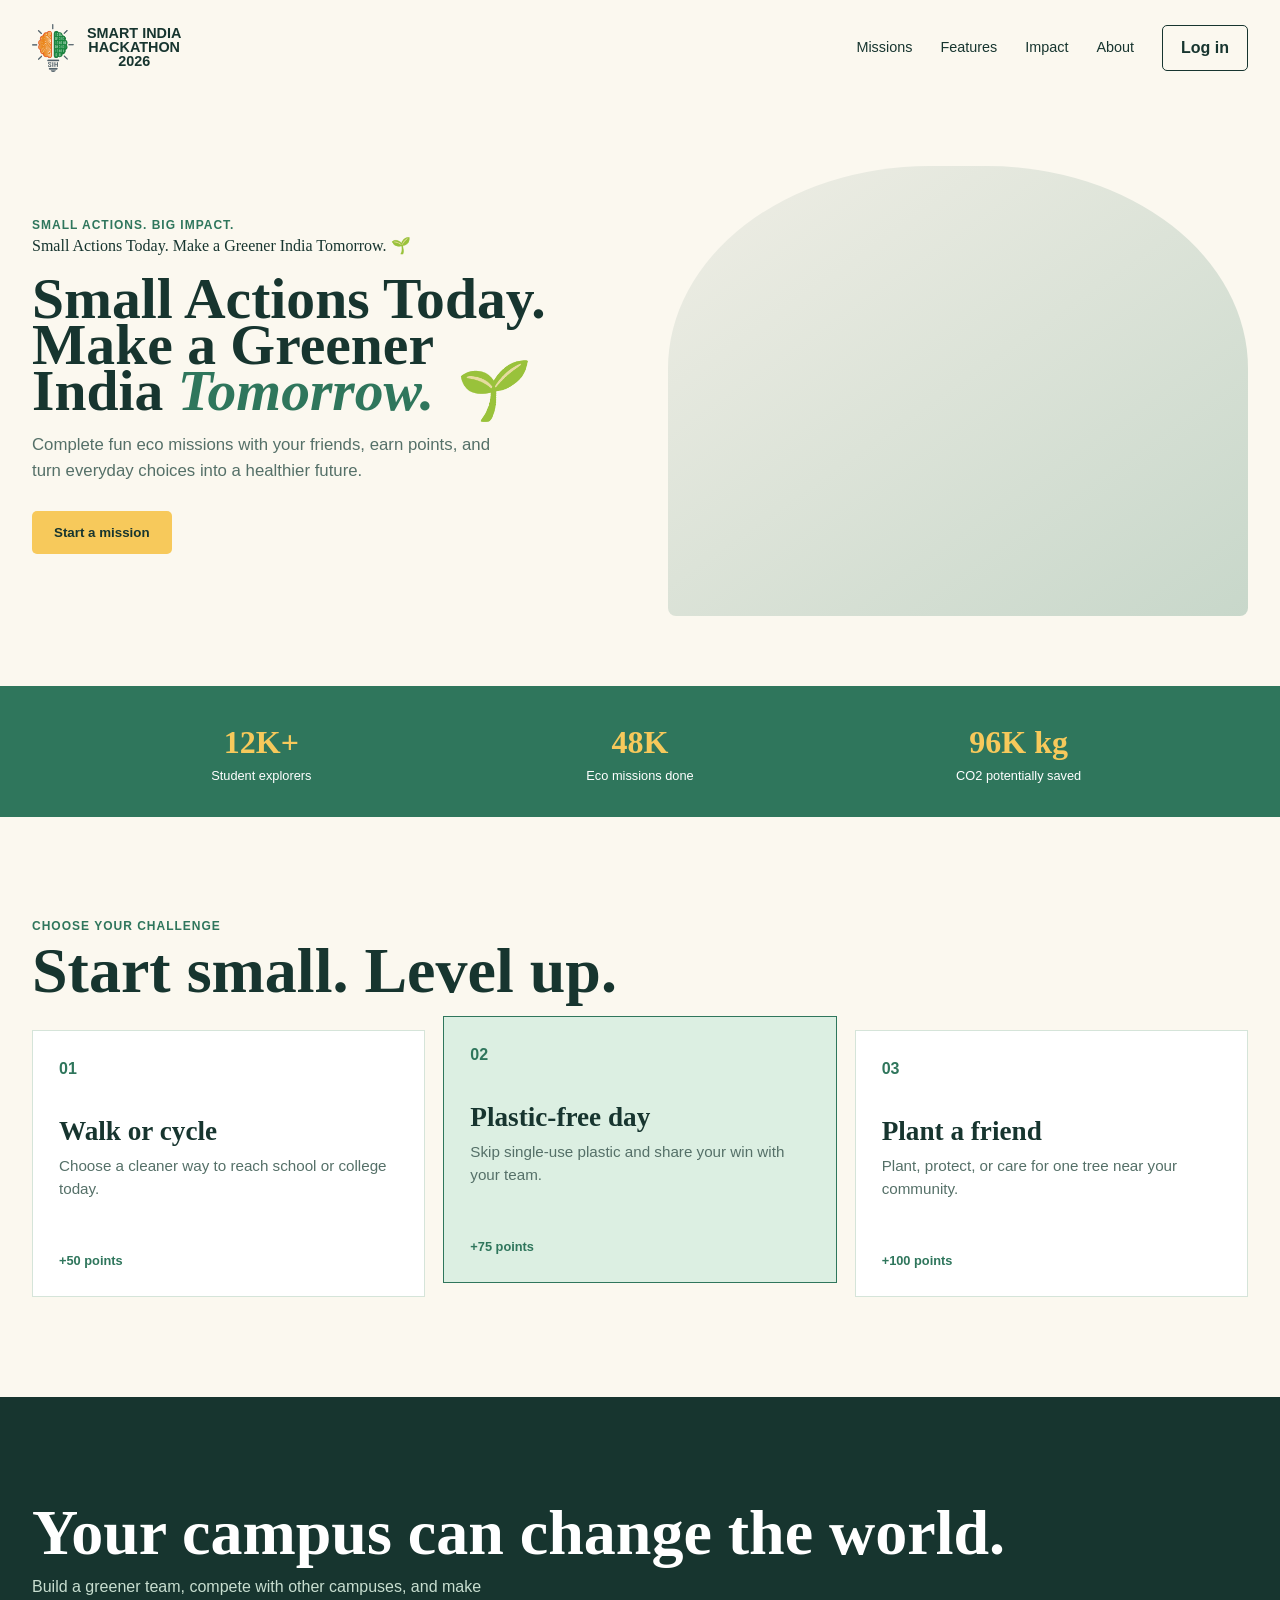
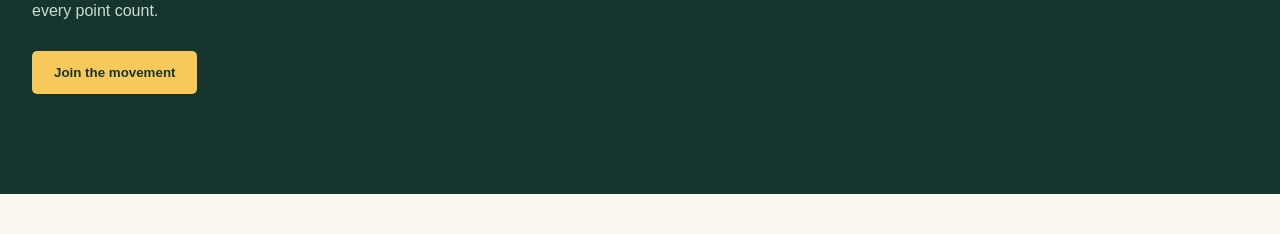
==== Frontend/index.html @ 6b493f81 "Add frontend almost" ====
<!DOCTYPE html>
<html lang="en">
<head>
  <meta charset="UTF-8" />
  <meta name="viewport" content="width=device-width, initial-scale=1.0" />
  <title>Smart India Hackathon - Save Earth</title>
  <link rel="stylesheet" href="style.css" />
</head>
<body>
  <!-- Header: website name aur simple navigation yahan hai. -->
  <header class="header">
    <a class="logo" href="#home"><img src="sih-logo.png" alt="SIH logo" /><span class="logo-name">SMART INDIA<br />HACKATHON<br />2026</span></a>
    <nav class="nav" aria-label="Main navigation">
      <a href="missions.html">Missions</a>
      <a href="features.html">Features</a>
      <a href="#impact">Impact</a>
      <a href="#about">About</a>
    </nav>
    <!-- Login link: student ko login page par le jaata hai. -->
    <a class="login-button" href="login.html">Log in</a>
  </header>

  <main>
    <!-- Hero: student ko website ka main idea aur action dikhata hai. -->
    <section class="hero" id="home">
      <div class="hero-content">
        <p class="eyebrow">Small actions. Big impact.</p>
        Small Actions Today. Make a Greener India Tomorrow. 🌱
        <h1>Small Actions Today. <br>Make a Greener India <span>Tomorrow. 🌱</span></h1>
        <p class="hero-text">Complete fun eco missions with your friends, earn points, and turn everyday choices into a healthier future.</p>
        <button class="primary-button" id="missionButton" type="button">Start a mission</button>
        <p class="message" id="message" aria-live="polite"></p>
      </div>
      <div class="hero-image" role="img" aria-label="Students planting a tree"></div>
    </section>

    <!-- Stats: platform ka quick impact overview. -->
    <section class="stats" id="impact" aria-label="Smart India Hackathon impact">
      <div><strong>12K+</strong><span>Student explorers</span></div>
      <div><strong>48K</strong><span>Eco missions done</span></div>
      <div><strong>96K kg</strong><span>CO2 potentially saved</span></div>
    </section>

    <!-- Missions: students ke liye teen easy starting challenges. -->
    <section class="missions" id="missions">
      <div class="section-heading">
        <p class="eyebrow">Choose your challenge</p>
        <h2>Start small. Level up.</h2>
      </div>
      <div class="mission-grid">
        <article class="mission-card">
          <div class="mission-icon">01</div>
          <h3>Walk or cycle</h3>
          <p>Choose a cleaner way to reach school or college today.</p>
          <span>+50 points</span>
        </article>
        <article class="mission-card featured-card">
          <div class="mission-icon">02</div>
          <h3>Plastic-free day</h3>
          <p>Skip single-use plastic and share your win with your team.</p>
          <span>+75 points</span>
        </article>
        <article class="mission-card">
          <div class="mission-icon">03</div>
          <h3>Plant a friend</h3>
          <p>Plant, protect, or care for one tree near your community.</p>
          <span>+100 points</span>
        </article>
      </div>
    </section>

    <!-- Closing section: user ko app join karne ke liye final prompt. -->
    <section class="closing" id="about">
      <h2>Your campus can change the world.</h2>
      <p>Build a greener team, compete with other campuses, and make every point count.</p>
      <button class="secondary-button" type="button" onclick="document.getElementById('missionButton').click()">Join the movement</button>
    </section>
  </main>

  <!-- JavaScript file button interaction ko control karegi. -->
  <script src="script.js"></script>
</body>
</html>
---- Frontend/style.css ----
/* Basic reset: browser ki default spacing ko simple banata hai. */
* {
  box-sizing: border-box;
  margin: 0;
  padding: 0;
}

/* Main colors: in values ko change karke poori website ka color badal sakte hain. */
:root {
  --ink: #17352f;
  --green: #2f765c;
  --mint: #dcefe2;
  --yellow: #f7c95b;
  --cream: #fbf8ef;
  --white: #ffffff;
}

body {
  background: var(--cream);
  color: var(--ink);
  font-family: Georgia, 'Times New Roman', serif;
  line-height: 1.5;
}

.header {
  align-items: center;
  display: flex;
  justify-content: space-between;
  margin: auto;
  /* Wide screen par content ko dono sides ke paas laata hai. */
  max-width: 1400px;
  padding: 24px 32px;
}

.logo {
  align-items: center;
  color: var(--ink);
  display: flex;
  font-size: 1.35rem;
  font-weight: bold;
  gap: 10px;
  text-decoration: none;
}

.logo img {
  height: 48px;
  object-fit: contain;
  width: 45px;
}

.logo-name {
  font-family: Arial, sans-serif;
  font-size: 0.9rem;
  font-weight: bold;
  line-height: 0.95;
  white-space: nowrap;
  text-align: center;
  display: inline-block;
}

.nav {
  display: flex;
  gap: 28px;
  margin-left: auto;
  margin-right: 28px;
}

.nav a {
  color: var(--ink);
  font-family: Arial, sans-serif;
  font-size: 0.9rem;
  text-decoration: none;
}

.login-button,
.secondary-button,
.primary-button {
  border: 0;
  border-radius: 5px;
  cursor: pointer;
  font-family: Arial, sans-serif;
  font-weight: bold;
}

.login-button {
  background: transparent;
  border: 1px solid var(--ink);
  color: var(--ink);
  display: inline-block;
  padding: 10px 18px;
  text-decoration: none;
}

.hero {
  align-items: center;
  display: grid;
  gap: 56px;
  grid-template-columns: 1fr 1fr;
  margin: auto;
  max-width: 1400px;
  min-height: 570px;
  padding: 70px 32px;
}

.hero-content {
  max-width: 530px;
}

.eyebrow {
  color: var(--green);
  font-family: Arial, sans-serif;
  font-size: 0.75rem;
  font-weight: bold;
  letter-spacing: 1px;
  text-transform: uppercase;
}

h1,
h2,
h3 {
  line-height: .8;
}

h1 {
  font-size: clamp(2rem, 4.5vw, 5.7rem);
  margin: 18px 0;
}

h1 span {
  color: var(--green);
  font-style: italic;
}

.hero-text,
.closing p,
.mission-card p {
  color: #557068;
  font-family: Arial, sans-serif;
}

.hero-text {
  font-size: 1.05rem;
  max-width: 460px;
}

.primary-button,
.secondary-button {
  background: var(--yellow);
  color: var(--ink);
  margin-top: 28px;
  padding: 14px 22px;
}

.primary-button:hover,
.secondary-button:hover {
  background: #edb83f;
}

.message {
  color: var(--green);
  font-family: Arial, sans-serif;
  font-size: 0.9rem;
  margin-top: 12px;
}

.hero-image {
  background: linear-gradient(145deg, rgba(23, 53, 47, 0.05), rgba(47, 118, 92, 0.25)), url('https://images.unsplash.com/photo-1542601906990-b4d3fb778b09?auto=format&fit=crop&w=900&q=80') center/cover;
  border-radius: 45% 45% 8px 8px;
  min-height: 450px;
}

.stats {
  background: var(--green);
  color: var(--white);
  display: grid;
  gap: 20px;
  grid-template-columns: repeat(3, 1fr);
  padding: 32px max(32px, calc((100% - 1116px) / 2));
  text-align: center;
}

.stats strong,
.stats span {
  display: block;
}

.stats strong {
  color: var(--yellow);
  font-size: 2rem;
}

.stats span {
  font-family: Arial, sans-serif;
  font-size: 0.8rem;
}

.missions,
.closing {
  margin: auto;
  max-width: 1400px;
  padding: 100px 32px;
}

.section-heading {
  margin-bottom: 34px;
}

h2 {
  font-size: clamp(2.2rem, 5vw, 4rem);
  margin-top: 10px;
}

.mission-grid {
  display: grid;
  gap: 18px;
  grid-template-columns: repeat(3, 1fr);
}

.mission-card {
  background: var(--white);
  border: 1px solid #d5e4d9;
  padding: 26px;
}

.featured-card {
  background: var(--mint);
  border-color: var(--green);
  transform: translateY(-14px);
}

.mission-icon {
  color: var(--green);
  font-family: Arial, sans-serif;
  font-weight: bold;
}

.mission-card h3 {
  font-size: 1.7rem;
  margin: 40px 0 12px;
}

.mission-card p {
  font-size: 0.95rem;
  min-height: 72px;
}

.mission-card span {
  color: var(--green);
  display: block;
  font-family: Arial, sans-serif;
  font-size: 0.8rem;
  font-weight: bold;
  margin-top: 24px;
}

.closing {
  background: var(--ink);
  color: var(--white);
  margin-bottom: 40px;
  max-width: 1400px;
}

.closing p {
  color: #c8ded0;
  margin-top: 16px;
  max-width: 450px;
}

/* Auth pages: login aur signup form ko center me simple rakhta hai. */
.auth-page {
  min-height: 100vh;
}

.auth-main {
  align-items: center;
  display: flex;
  justify-content: center;
  min-height: calc(100vh - 90px);
  padding: 40px 20px;
}

.auth-card {
  background: var(--white);
  border: 1px solid #d5e4d9;
  max-width: 430px;
  padding: 42px;
  width: 100%;
}

.auth-card h1 {
  font-size: 3rem;
  margin: 12px 0;
}

.auth-subtitle {
  color: #557068;
  font-family: Arial, sans-serif;
  margin-bottom: 28px;
}

.auth-form label {
  display: block;
  font-family: Arial, sans-serif;
  font-size: 0.85rem;
  font-weight: bold;
  margin-bottom: 7px;
}

.auth-form input,
.auth-form select {
  border: 1px solid #b9cec0;
  border-radius: 3px;
  font: 1rem Arial, sans-serif;
  margin-bottom: 18px;
  padding: 13px;
  width: 100%;
}

.auth-form input:focus,
.auth-form select:focus {
  border-color: var(--green);
  outline: 2px solid var(--mint);
}

.auth-form .primary-button {
  margin-top: 6px;
  width: 100%;
}

.auth-switch {
  color: #557068;
  font-family: Arial, sans-serif;
  font-size: 0.9rem;
  margin-top: 22px;
  text-align: center;
}

.auth-switch a {
  color: var(--green);
  font-weight: bold;
}

.auth-message {
  color: var(--green);
  font-family: Arial, sans-serif;
  font-size: 0.85rem;
  margin-top: 12px;
  text-align: center;
}

/* Dashboard layout: student ki progress ko clear sections me arrange karta hai. */
.dashboard-page {
  background: #f3f5ed;
}

.dashboard-header {
  border-bottom: 1px solid #d5e4d9;
}

.dashboard-main {
  margin: auto;
  max-width: 1400px;
  padding: 55px 32px 90px;
}

.dashboard-welcome {
  align-items: end;
  display: flex;
  gap: 30px;
  justify-content: space-between;
  margin-bottom: 28px;
}

.dashboard-welcome h1 {
  font-size: clamp(2.5rem, 5vw, 4.5rem);
  margin: 12px 0;
}

.dashboard-muted,
.level-box,
.dashboard-stat,
.active-mission p,
.badge p {
  color: #557068;
  font-family: Arial, sans-serif;
}

.level-box {
  background: var(--mint);
  border-left: 4px solid var(--green);
  max-width: 310px;
  padding: 18px 20px;
  width: 100%;
}

.level-box span,
.level-box strong,
.level-box small {
  display: block;
}

.level-box strong {
  color: var(--ink);
  font-family: Georgia, 'Times New Roman', serif;
  font-size: 1.4rem;
  margin: 4px 0 12px;
}

.progress-bar {
  background: var(--white);
  height: 8px;
  margin-bottom: 8px;
}

.progress-bar span {
  background: var(--green);
  height: 100%;
  width: 65%;
}

.dashboard-stats {
  display: grid;
  gap: 18px;
  grid-template-columns: repeat(3, 1fr);
  margin-bottom: 58px;
}

.dashboard-stat,
.dashboard-section,
.badge {
  background: var(--white);
  border: 1px solid #d5e4d9;
  padding: 24px;
}

.dashboard-stat span,
.dashboard-stat strong,
.dashboard-stat small {
  display: block;
}

.dashboard-stat strong {
  color: var(--green);
  font-family: Georgia, 'Times New Roman', serif;
  font-size: 2.7rem;
  margin: 8px 0;
}

.dashboard-grid {
  display: grid;
  gap: 22px;
  grid-template-columns: 1.4fr 1fr;
}

.dashboard-section-heading {
  align-items: end;
  display: flex;
  justify-content: space-between;
  margin-bottom: 24px;
}

.dashboard-section-heading h2 {
  font-size: 2.2rem;
}

.dashboard-section-heading a {
  color: var(--green);
  font-family: Arial, sans-serif;
  font-size: 0.85rem;
  font-weight: bold;
}

.active-mission {
  align-items: center;
  border-top: 1px solid #d5e4d9;
  display: grid;
  gap: 18px;
  grid-template-columns: 42px 1fr auto;
  padding: 20px 0;
}

.mission-number {
  color: var(--green);
  font-family: Arial, sans-serif;
  font-weight: bold;
}

.active-mission h3 {
  font-size: 1.35rem;
}

.active-mission p {
  font-size: 0.9rem;
  margin-top: 5px;
}

.mission-action {
  background: var(--yellow);
  border: 0;
  border-radius: 4px;
  color: var(--ink);
  cursor: pointer;
  font-family: Arial, sans-serif;
  font-weight: bold;
  padding: 10px 16px;
}

.dashboard-message {
  color: var(--green);
  font-family: Arial, sans-serif;
  font-size: 0.9rem;
}

.leaderboard {
  list-style: none;
}

.leaderboard li {
  border-top: 1px solid #d5e4d9;
  display: flex;
  font-family: Arial, sans-serif;
  justify-content: space-between;
  padding: 17px 0;
}

.your-rank {
  background: var(--mint);
  padding-left: 10px !important;
  padding-right: 10px !important;
}

.badges-section {
  margin-top: 58px;
}

.badges {
  display: grid;
  gap: 18px;
  grid-template-columns: repeat(3, 1fr);
}

.badge div {
  color: var(--green);
  font-size: 2rem;
}

.badge h3 {
  font-size: 1.4rem;
  margin: 12px 0 6px;
}

.badge p {
  font-size: 0.85rem;
}

.badge-locked {
  background: transparent;
  opacity: 0.6;
}

/* Leaderboard page: ranking ko podium aur readable list me show karta hai. */
.leaderboard-main {
  margin: auto;
  max-width: 1100px;
  padding: 65px 32px 90px;
}

.leaderboard-intro {
  align-items: end;
  display: flex;
  gap: 30px;
  justify-content: space-between;
}

.leaderboard-intro h1 {
  font-size: clamp(3rem, 7vw, 5.5rem);
  margin: 12px 0;
}

.leaderboard-intro > div:first-child > p:last-child {
  color: #557068;
  font-family: Arial, sans-serif;
  max-width: 500px;
}

.competition-box {
  background: var(--ink);
  color: var(--white);
  max-width: 280px;
  padding: 22px;
  width: 100%;
}

.competition-box span,
.competition-box strong,
.competition-box small {
  display: block;
}

.competition-box span,
.competition-box small {
  color: #c8ded0;
  font-family: Arial, sans-serif;
  font-size: 0.8rem;
}

.competition-box strong {
  font-size: 1.35rem;
  margin: 8px 0;
}

.leaderboard-filters {
  border-bottom: 1px solid #d5e4d9;
  display: flex;
  gap: 24px;
  margin-top: 55px;
}

.filter-button {
  background: transparent;
  border: 0;
  border-bottom: 3px solid transparent;
  color: #557068;
  cursor: pointer;
  font-family: Arial, sans-serif;
  font-weight: bold;
  padding: 12px 4px;
}

.active-filter {
  border-bottom-color: var(--green);
  color: var(--green);
}

.podium {
  align-items: end;
  display: grid;
  gap: 18px;
  grid-template-columns: repeat(3, 1fr);
  margin: 45px 0 70px;
}

.podium-card {
  background: var(--white);
  border: 1px solid #d5e4d9;
  padding: 28px 20px;
  text-align: center;
}

.first-place {
  background: var(--mint);
  border-color: var(--green);
  padding-bottom: 44px;
  padding-top: 42px;
}

.podium-rank {
  color: var(--green);
  font-family: Arial, sans-serif;
  font-weight: bold;
}

.avatar {
  align-items: center;
  background: var(--green);
  border-radius: 50%;
  color: var(--white);
  display: flex;
  font-family: Arial, sans-serif;
  font-weight: bold;
  height: 64px;
  justify-content: center;
  margin: 16px auto;
  width: 64px;
}

.first-place .avatar {
  background: var(--yellow);
  color: var(--ink);
  height: 76px;
  width: 76px;
}

.podium-card h2 {
  font-size: 1.45rem;
}

.podium-card p {
  color: #557068;
  font-family: Arial, sans-serif;
  font-size: 0.85rem;
  margin: 7px 0 18px;
}

.podium-card strong {
  color: var(--green);
  font-family: Arial, sans-serif;
}

.ranking-section {
  background: var(--white);
  border: 1px solid #d5e4d9;
  padding: 28px;
}

.participant-count {
  color: #557068;
  font-family: Arial, sans-serif;
  font-size: 0.85rem;
}

.ranking-list {
  font-family: Arial, sans-serif;
}

.ranking-row {
  border-top: 1px solid #d5e4d9;
  display: flex;
  justify-content: space-between;
  padding: 17px 10px;
}

.ranking-heading {
  color: #557068;
  font-size: 0.8rem;
  font-weight: bold;
  text-transform: uppercase;
}

.ranking-row b {
  color: var(--green);
  display: inline-block;
  margin-right: 22px;
  width: 20px;
}

.ranking-row small {
  background: var(--yellow);
  border-radius: 3px;
  font-size: 0.7rem;
  margin-left: 8px;
  padding: 4px 7px;
}

.your-ranking {
  background: var(--mint);
}

/* Missions page: cards ko reward aur difficulty ke saath clearly show karta hai. */
.missions-main {
  margin: auto;
  max-width: 1100px;
  padding: 65px 32px 90px;
}

.missions-intro h1 {
  font-size: clamp(3rem, 7vw, 5.5rem);
  margin: 12px 0;
}

.missions-intro > p:last-child {
  color: #557068;
  font-family: Arial, sans-serif;
  max-width: 500px;
}

.features-main {
  margin: auto;
  max-width: 1100px;
  padding: 65px 32px 90px;
}

.features-intro h1 {
  font-size: clamp(3rem, 7vw, 5.5rem);
  margin: 12px 0;
}

.features-intro > p:last-child {
  color: #557068;
  font-family: Arial, sans-serif;
  max-width: 540px;
}

.feature-grid {
  display: grid;
  gap: 18px;
  grid-template-columns: repeat(3, 1fr);
  margin-top: 55px;
}

.feature-card {
  background: var(--white);
  border: 1px solid #d5e4d9;
  padding: 26px;
}

.feature-card:nth-child(2),
.feature-card:nth-child(5) {
  background: var(--mint);
  border-color: var(--green);
}

.feature-number {
  color: var(--green);
  font: bold 0.85rem Arial, sans-serif;
  letter-spacing: 1px;
}

.feature-card h2 {
  font-size: 1.7rem;
  margin: 35px 0 12px;
}

.feature-card p {
  color: #557068;
  font-family: Arial, sans-serif;
  font-size: 0.95rem;
}

.mission-page-grid {
  display: grid;
  gap: 18px;
  grid-template-columns: repeat(3, 1fr);
  margin-top: 55px;
}

.mission-page-card {
  background: var(--white);
  border: 1px solid #d5e4d9;
  padding: 26px;
}

.featured-mission-page-card {
  background: var(--mint);
  border-color: var(--green);
  transform: translateY(-14px);
}

/* Quiz page: setup, question aur result states ko consistent rakhta hai. */
.quiz-main {
  margin: auto;
  max-width: 900px;
  padding: 65px 32px 90px;
}

.quiz-intro h1 {
  font-size: clamp(3rem, 7vw, 5.5rem);
  margin: 12px 0;
}

.quiz-intro > p:last-child {
  color: #557068;
  font-family: Arial, sans-serif;
  max-width: 500px;
}

.quiz-setup,
.quiz-panel,
.quiz-result {
  background: var(--white);
  border: 1px solid #d5e4d9;
  margin-top: 55px;
  padding: 30px;
}

.quiz-setup h2,
.quiz-panel h2,
.quiz-result h2 {
  font-size: 2.3rem;
  margin-top: 9px;
}

.quiz-form {
  display: grid;
  gap: 8px;
  grid-template-columns: 1fr 1fr auto;
  margin-top: 28px;
}

.quiz-form label {
  font: bold 0.85rem Arial, sans-serif;
}

.quiz-form select {
  border: 1px solid #b9cec0;
  border-radius: 3px;
  font: 1rem Arial, sans-serif;
  padding: 12px;
}

.quiz-form .primary-button {
  margin-top: 23px;
  white-space: nowrap;
}

.quiz-panel-heading {
  align-items: end;
  display: flex;
  justify-content: space-between;
}

.quiz-progress {
  color: var(--green);
  font: bold 0.85rem Arial, sans-serif;
}

.quiz-panel .progress-bar {
  margin: 24px 0 30px;
}

.quiz-question {
  font-size: 1.35rem;
  font-weight: bold;
}

.quiz-options {
  display: grid;
  gap: 10px;
  margin-top: 24px;
}

.quiz-option {
  background: var(--cream);
  border: 1px solid #b9cec0;
  border-radius: 3px;
  color: var(--ink);
  cursor: pointer;
  font: 1rem Arial, sans-serif;
  padding: 14px 16px;
  text-align: left;
}

.quiz-option:hover:not(:disabled) {
  border-color: var(--green);
}

.quiz-option:disabled {
  cursor: default;
}

.quiz-option.correct-answer {
  background: var(--mint);
  border-color: var(--green);
}

.quiz-option.wrong-answer {
  background: #f6d5cf;
  border-color: #93453a;
}

.quiz-feedback {
  color: var(--green);
  font: 0.9rem Arial, sans-serif;
  margin-top: 18px;
}

.quiz-result {
  background: var(--mint);
  border-color: var(--green);
}

.mission-card-top {
  align-items: center;
  display: flex;
  justify-content: space-between;
}

.difficulty {
  border-radius: 3px;
  font-family: Arial, sans-serif;
  font-size: 0.7rem;
  font-weight: bold;
  padding: 5px 8px;
}

.easy {
  background: #dcefe2;
  color: var(--green);
}

.medium {
  background: #fff0c5;
  color: #87631b;
}

.hard {
  background: #f6d5cf;
  color: #93453a;
}

.mission-page-card h2 {
  font-size: 2rem;
  margin: 50px 0 12px;
}

.mission-page-card p {
  color: #557068;
  font-family: Arial, sans-serif;
  font-size: 0.9rem;
  min-height: 84px;
}

.mission-reward {
  align-items: baseline;
  border-top: 1px solid #d5e4d9;
  display: flex;
  gap: 7px;
  margin-top: 24px;
  padding-top: 18px;
}

.mission-reward strong {
  color: var(--green);
  font-family: Georgia, 'Times New Roman', serif;
  font-size: 2rem;
}

.mission-reward span {
  color: #557068;
  font-family: Arial, sans-serif;
  font-size: 0.8rem;
}

.mission-complete-button {
  background: var(--yellow);
  border: 0;
  border-radius: 4px;
  color: var(--ink);
  cursor: pointer;
  font-family: Arial, sans-serif;
  font-weight: bold;
  margin-top: 18px;
  padding: 13px 16px;
  width: 100%;
}

.mission-complete-button:disabled {
  background: #c9d8ce;
  cursor: default;
}

.mission-page-message {
  color: var(--green);
  font-family: Arial, sans-serif;
  margin-top: 22px;
  text-align: center;
}

/* Profile page: identity, editable details aur progress ko do columns me rakhta hai. */
.profile-main {
  margin: auto;
  max-width: 1100px;
  padding: 65px 32px 90px;
}

.profile-hero {
  align-items: center;
  display: flex;
  gap: 22px;
  margin-bottom: 45px;
}

.profile-avatar {
  align-items: center;
  background: var(--yellow);
  border-radius: 50%;
  color: var(--ink);
  display: flex;
  font-family: Arial, sans-serif;
  font-size: 1.3rem;
  font-weight: bold;
  height: 92px;
  justify-content: center;
  width: 92px;
}

.profile-hero h1 {
  font-size: clamp(2.8rem, 6vw, 4.5rem);
  margin: 8px 0;
}

.profile-muted,
.profile-small-text {
  color: #557068;
  font-family: Arial, sans-serif;
}

.profile-score {
  margin-left: auto;
  text-align: right;
}

.profile-score strong {
  color: var(--green);
  display: block;
  font-family: Georgia, 'Times New Roman', serif;
  font-size: 2.8rem;
}

.profile-score span {
  color: #557068;
  font-family: Arial, sans-serif;
  font-size: 0.8rem;
}

.profile-grid {
  display: grid;
  gap: 22px;
  grid-template-columns: 1.2fr 0.8fr;
}

.profile-card {
  background: var(--white);
  border: 1px solid #d5e4d9;
  padding: 28px;
}

.profile-card h2 {
  font-size: 2.2rem;
}

.profile-form label {
  display: block;
  font-family: Arial, sans-serif;
  font-size: 0.85rem;
  font-weight: bold;
  margin: 16px 0 7px;
}

.profile-form input,
.profile-form select {
  border: 1px solid #b9cec0;
  border-radius: 3px;
  font: 1rem Arial, sans-serif;
  padding: 12px;
  width: 100%;
}

.profile-form input:focus,
.profile-form select:focus {
  border-color: var(--green);
  outline: 2px solid var(--mint);
}

.profile-form .primary-button {
  margin-top: 24px;
}

.profile-message {
  color: var(--green);
  font-family: Arial, sans-serif;
  font-size: 0.85rem;
  margin-top: 12px;
}

.profile-progress-row {
  display: flex;
  font-family: Arial, sans-serif;
  justify-content: space-between;
  margin: 24px 0 12px;
}

.profile-progress-row strong {
  color: var(--green);
}

.profile-summary .progress-bar {
  margin-bottom: 10px;
}

.profile-summary-stats {
  border-top: 1px solid #d5e4d9;
  display: grid;
  gap: 15px;
  grid-template-columns: 1fr 1fr;
  margin-top: 35px;
  padding-top: 22px;
}

.profile-summary-stats strong,
.profile-summary-stats span {
  display: block;
}

.profile-summary-stats strong {
  color: var(--green);
  font-family: Georgia, 'Times New Roman', serif;
  font-size: 2rem;
}

.profile-summary-stats span {
  color: #557068;
  font-family: Arial, sans-serif;
  font-size: 0.8rem;
}

.profile-achievements {
  margin-top: 58px;
}

/* Mobile layout: chhoti screen par columns ek ke neeche ek aa jaate hain. */
@media (max-width: 700px) {
  .header {
    padding: 18px 20px;
  }

  .nav {
    display: none;
  }

  .hero {
    display: flex;
    flex-direction: column;
    gap: 30px;
    padding: 55px 20px;
  }

  .hero-image {
    min-height: 330px;
    width: 100%;
  }

  .stats,
  .mission-grid {
    grid-template-columns: 1fr;
  }

  .stats {
    gap: 28px;
  }

  .missions,
  .closing {
    padding: 65px 20px;
  }

  .features-main {
    padding: 55px 20px 65px;
  }

  .feature-grid {
    grid-template-columns: 1fr;
    margin-top: 38px;
  }

  .featured-card {
    transform: none;
  }

  .auth-card {
    padding: 30px 22px;
  }

  .dashboard-main {
    padding: 40px 20px 65px;
  }

  .dashboard-welcome,
  .dashboard-grid {
    align-items: stretch;
    display: flex;
    flex-direction: column;
  }

  .dashboard-stats,
  .badges {
    grid-template-columns: 1fr;
  }

  .level-box {
    max-width: none;
  }

  .leaderboard-main {
    padding: 40px 20px 65px;
  }

  .leaderboard-intro,
  .podium {
    display: flex;
    flex-direction: column;
  }

  .competition-box {
    max-width: none;
  }

  .leaderboard-filters {
    gap: 12px;
    justify-content: space-between;
  }

  .podium {
    align-items: stretch;
  }

  .first-place {
    order: -1;
  }

  .ranking-section {
    padding: 22px 16px;
  }

  .profile-main {
    padding: 40px 20px 65px;
  }

  .profile-hero {
    align-items: flex-start;
    flex-wrap: wrap;
  }

  .profile-score {
    margin-left: 114px;
    text-align: left;
  }

  .profile-grid {
    display: flex;
    flex-direction: column;
  }

  .missions-main {
    padding: 40px 20px 65px;
  }

  .quiz-main {
    padding: 40px 20px 65px;
  }

  .quiz-setup,
  .quiz-panel,
  .quiz-result {
    margin-top: 38px;
    padding: 22px;
  }

  .quiz-form {
    display: flex;
    flex-direction: column;
  }

  .quiz-form .primary-button {
    margin-top: 14px;
  }

  .mission-page-grid {
    grid-template-columns: 1fr;
  }

  .featured-mission-page-card {
    transform: none;
  }
}
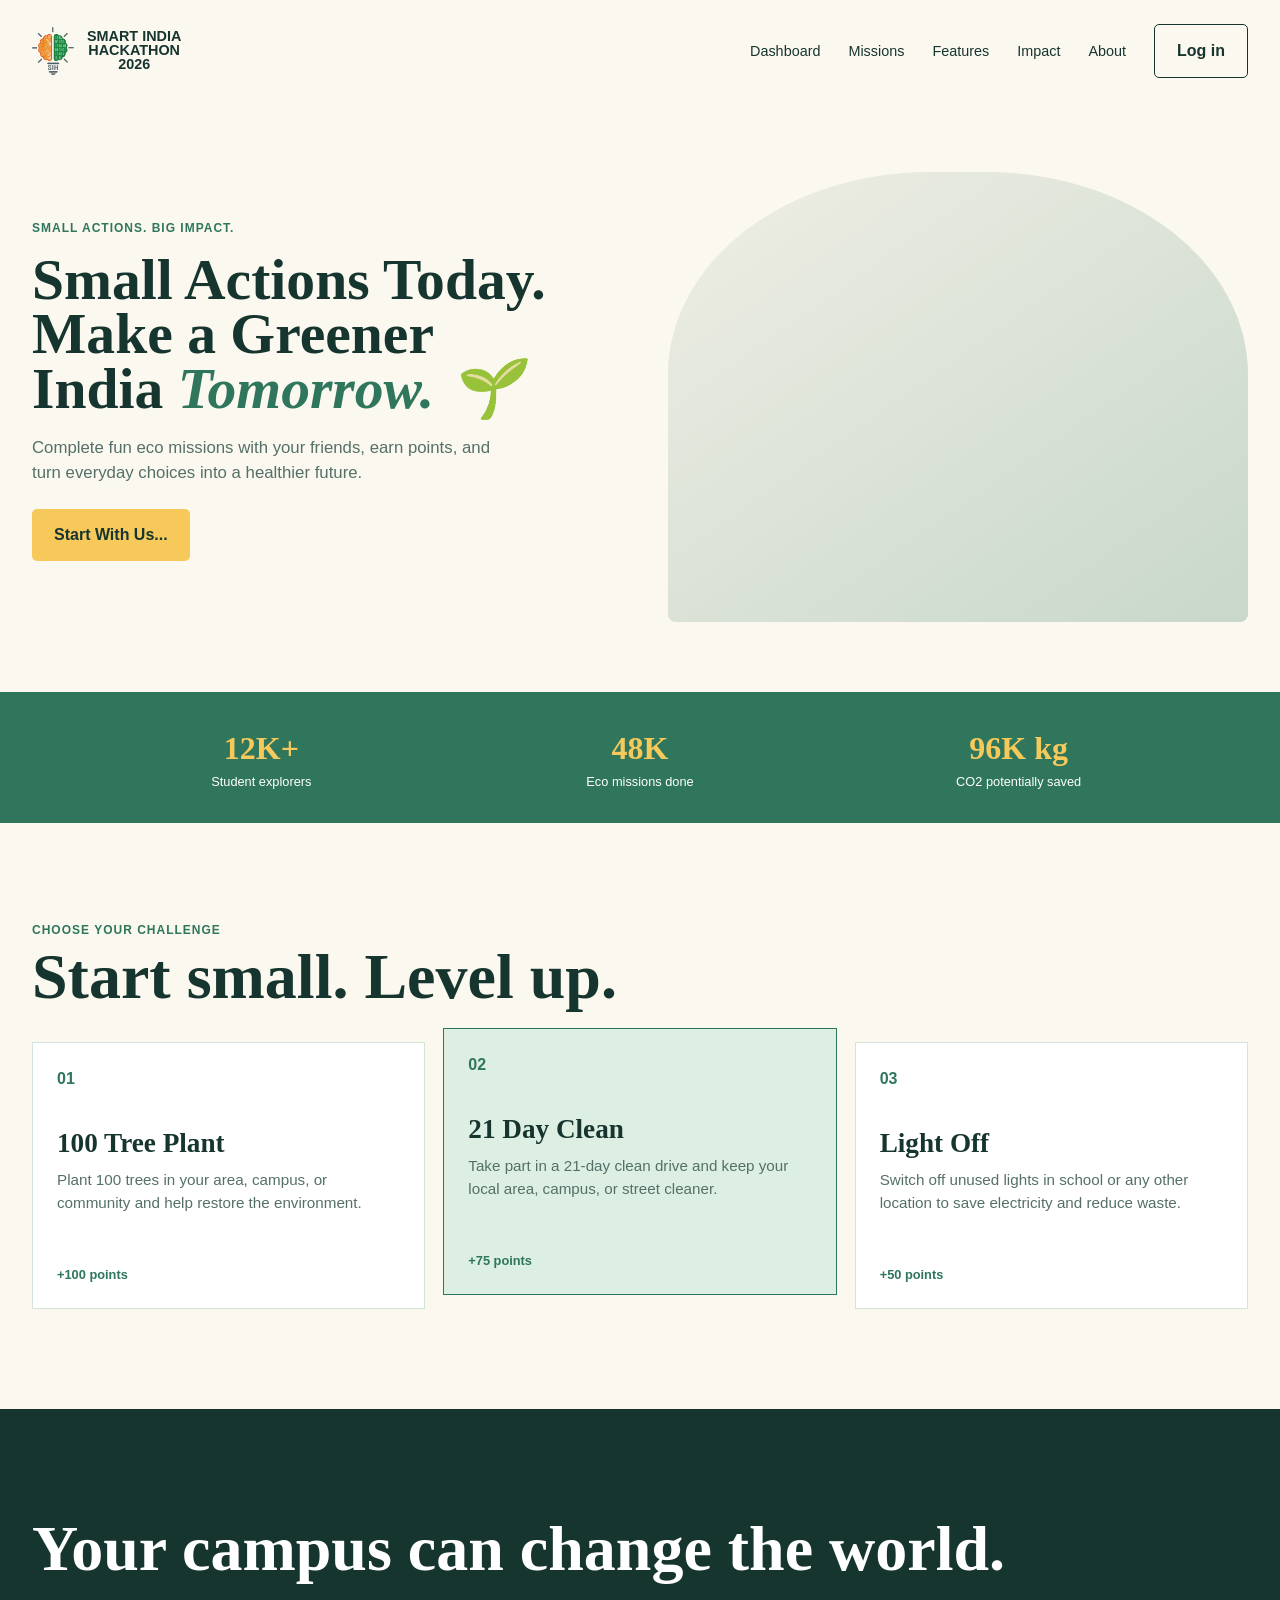
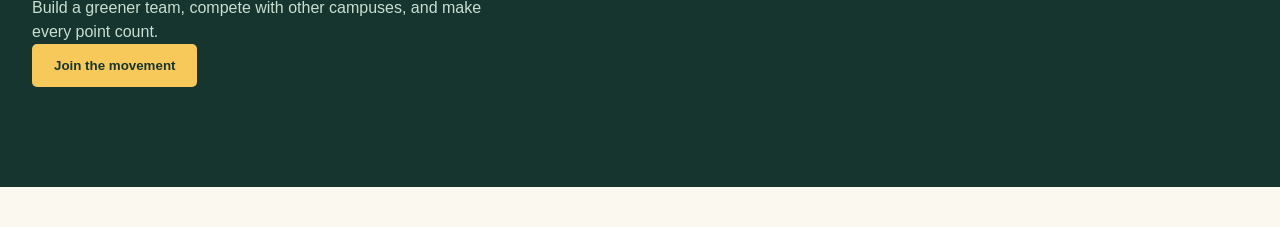
==== commit c85efcab: "Final website" ====
--- a/Frontend/index.html
+++ b/Frontend/index.html
@@ -7,41 +7,37 @@
   <link rel="stylesheet" href="style.css" />
 </head>
 <body>
-  <!-- Header: website name aur simple navigation yahan hai. -->
   <header class="header">
     <a class="logo" href="#home"><img src="sih-logo.png" alt="SIH logo" /><span class="logo-name">SMART INDIA<br />HACKATHON<br />2026</span></a>
     <nav class="nav" aria-label="Main navigation">
+      <a href="dashboard.html">Dashboard</a>
       <a href="missions.html">Missions</a>
       <a href="features.html">Features</a>
       <a href="#impact">Impact</a>
       <a href="#about">About</a>
     </nav>
-    <!-- Login link: student ko login page par le jaata hai. -->
     <a class="login-button" href="login.html">Log in</a>
   </header>
 
   <main>
-    <!-- Hero: student ko website ka main idea aur action dikhata hai. -->
     <section class="hero" id="home">
       <div class="hero-content">
         <p class="eyebrow">Small actions. Big impact.</p>
-        Small Actions Today. Make a Greener India Tomorrow. 🌱
         <h1>Small Actions Today. <br>Make a Greener India <span>Tomorrow. 🌱</span></h1>
         <p class="hero-text">Complete fun eco missions with your friends, earn points, and turn everyday choices into a healthier future.</p>
-        <button class="primary-button" id="missionButton" type="button">Start a mission</button>
+        <br>
+        <a class="primary-button" href="missions.html">Start With Us...</a>
         <p class="message" id="message" aria-live="polite"></p>
       </div>
       <div class="hero-image" role="img" aria-label="Students planting a tree"></div>
     </section>
 
-    <!-- Stats: platform ka quick impact overview. -->
     <section class="stats" id="impact" aria-label="Smart India Hackathon impact">
       <div><strong>12K+</strong><span>Student explorers</span></div>
       <div><strong>48K</strong><span>Eco missions done</span></div>
       <div><strong>96K kg</strong><span>CO2 potentially saved</span></div>
     </section>
 
-    <!-- Missions: students ke liye teen easy starting challenges. -->
     <section class="missions" id="missions">
       <div class="section-heading">
         <p class="eyebrow">Choose your challenge</p>
@@ -50,34 +46,32 @@
       <div class="mission-grid">
         <article class="mission-card">
           <div class="mission-icon">01</div>
-          <h3>Walk or cycle</h3>
-          <p>Choose a cleaner way to reach school or college today.</p>
-          <span>+50 points</span>
+          <h3>100 Tree Plant</h3>
+          <p>Plant 100 trees in your area, campus, or community and help restore the environment.</p>
+          <span>+100 points</span>
         </article>
         <article class="mission-card featured-card">
           <div class="mission-icon">02</div>
-          <h3>Plastic-free day</h3>
-          <p>Skip single-use plastic and share your win with your team.</p>
+          <h3>21 Day Clean</h3>
+          <p>Take part in a 21-day clean drive and keep your local area, campus, or street cleaner.</p>
           <span>+75 points</span>
         </article>
         <article class="mission-card">
           <div class="mission-icon">03</div>
-          <h3>Plant a friend</h3>
-          <p>Plant, protect, or care for one tree near your community.</p>
-          <span>+100 points</span>
+          <h3>Light Off</h3>
+          <p>Switch off unused lights in school or any other location to save electricity and reduce waste.</p>
+          <span>+50 points</span>
         </article>
       </div>
     </section>
 
-    <!-- Closing section: user ko app join karne ke liye final prompt. -->
     <section class="closing" id="about">
       <h2>Your campus can change the world.</h2>
       <p>Build a greener team, compete with other campuses, and make every point count.</p>
-      <button class="secondary-button" type="button" onclick="document.getElementById('missionButton').click()">Join the movement</button>
+      <button class="secondary-button" id="missionButton" type="button">Join the movement</button>
     </section>
   </main>
 
-  <!-- JavaScript file button interaction ko control karegi. -->
   <script src="script.js"></script>
 </body>
 </html>
--- a/Frontend/style.css
+++ b/Frontend/style.css
@@ -1,19 +1,15 @@
-/* Basic reset: browser ki default spacing ko simple banata hai. */
-* {
-  box-sizing: border-box;
-  margin: 0;
-  padding: 0;
-}
-
-/* Main colors: in values ko change karke poori website ka color badal sakte hain. */
 :root {
   --ink: #17352f;
   --green: #2f765c;
   --mint: #dcefe2;
   --yellow: #f7c95b;
   --cream: #fbf8ef;
-  --white: #ffffff;
-}
+  --white: #fff;
+  --muted: #557068;
+  --line: #d5e4d9;
+}
+
+* { box-sizing: border-box; margin: 0; padding: 0; }
 
 body {
   background: var(--cream);
@@ -22,234 +18,279 @@
   line-height: 1.5;
 }
 
+a { text-decoration: none; }
+img { display: block; max-width: 100%; }
+
+h1, h2, h3 { line-height: 0.95; }
+
+.header,
+.hero,
+.missions,
+.closing,
+.dashboard-main,
+.leaderboard-main,
+.missions-main,
+.features-main,
+.quiz-main,
+.profile-main {
+  max-width: 1400px;
+  margin: 0 auto;
+}
+
 .header {
-  align-items: center;
-  display: flex;
+  display: flex;
+  align-items: center;
   justify-content: space-between;
-  margin: auto;
-  /* Wide screen par content ko dono sides ke paas laata hai. */
-  max-width: 1400px;
   padding: 24px 32px;
 }
 
 .logo {
-  align-items: center;
+  display: flex;
+  align-items: center;
+  gap: 10px;
   color: var(--ink);
-  display: flex;
-  font-size: 1.35rem;
-  font-weight: bold;
-  gap: 10px;
-  text-decoration: none;
-}
-
-.logo img {
-  height: 48px;
-  object-fit: contain;
-  width: 45px;
-}
+  font-weight: 700;
+}
+
+.logo img { width: 45px; height: 48px; object-fit: contain; }
 
 .logo-name {
-  font-family: Arial, sans-serif;
-  font-size: 0.9rem;
-  font-weight: bold;
+  display: inline-block;
+  font: 700 0.9rem Arial, sans-serif;
   line-height: 0.95;
+  text-align: center;
   white-space: nowrap;
-  text-align: center;
-  display: inline-block;
-}
-
-.nav {
-  display: flex;
-  gap: 28px;
-  margin-left: auto;
-  margin-right: 28px;
-}
-
+}
+
+.nav { display: flex; gap: 28px; margin-left: auto; margin-right: 28px; }
 .nav a {
   color: var(--ink);
+  font: 0.9rem Arial, sans-serif;
+}
+
+.login-button,
+.primary-button,
+.secondary-button,
+.mission-action,
+.mission-complete-button,
+.filter-button,
+.quiz-option {
   font-family: Arial, sans-serif;
-  font-size: 0.9rem;
-  text-decoration: none;
+  font-weight: 700;
+  cursor: pointer;
 }
 
 .login-button,
+.primary-button,
 .secondary-button,
-.primary-button {
+.mission-action,
+.mission-complete-button {
   border: 0;
   border-radius: 5px;
-  cursor: pointer;
-  font-family: Arial, sans-serif;
-  font-weight: bold;
+  display: inline-block;
+  padding: 14px 22px;
+  transition: 0.2s ease;
 }
 
 .login-button {
   background: transparent;
   border: 1px solid var(--ink);
   color: var(--ink);
-  display: inline-block;
-  padding: 10px 18px;
-  text-decoration: none;
-}
+}
+
+.primary-button,
+.secondary-button,
+.mission-action,
+.mission-complete-button {
+  background: var(--yellow);
+  color: var(--ink);
+}
+
+.primary-button:hover,
+.secondary-button:hover,
+.mission-action:hover,
+.mission-complete-button:hover { background: #edb83f; }
 
 .hero {
-  align-items: center;
   display: grid;
+  grid-template-columns: 1fr 1fr;
   gap: 56px;
-  grid-template-columns: 1fr 1fr;
-  margin: auto;
-  max-width: 1400px;
+  align-items: center;
   min-height: 570px;
   padding: 70px 32px;
 }
 
-.hero-content {
-  max-width: 530px;
-}
+.hero-content { max-width: 530px; }
 
 .eyebrow {
   color: var(--green);
-  font-family: Arial, sans-serif;
-  font-size: 0.75rem;
-  font-weight: bold;
+  font: 700 0.75rem Arial, sans-serif;
   letter-spacing: 1px;
   text-transform: uppercase;
 }
 
-h1,
-h2,
-h3 {
-  line-height: .8;
-}
-
-h1 {
-  font-size: clamp(2rem, 4.5vw, 5.7rem);
-  margin: 18px 0;
-}
-
-h1 span {
-  color: var(--green);
-  font-style: italic;
-}
+h1 { font-size: clamp(2rem, 4.5vw, 5.7rem); margin: 18px 0; }
+h1 span { color: var(--green); font-style: italic; }
+
+h2 { font-size: clamp(2.2rem, 5vw, 4rem); margin-top: 10px; }
 
 .hero-text,
+.mission-card p,
 .closing p,
-.mission-card p {
-  color: #557068;
+.auth-subtitle,
+.auth-switch,
+.auth-message,
+.dashboard-muted,
+.dashboard-stat,
+.active-mission p,
+.badge p,
+.competition-box span,
+.competition-box small,
+.leaderboard-intro > div:first-child > p:last-child,
+.participant-count,
+.ranking-heading,
+.missions-intro > p:last-child,
+.features-intro > p:last-child,
+.quiz-intro > p:last-child,
+.mission-page-card p,
+.profile-muted,
+.profile-small-text,
+.profile-score span,
+.profile-message,
+.mission-page-message,
+.profile-progress-row,
+.profile-summary-stats span,
+.dashboard-section-heading a,
+.mission-number,
+.mission-card span,
+.difficulty,
+.mission-reward span,
+.filter-button,
+.podium-rank,
+.podium-card p,
+.ranking-list,
+.quiz-progress,
+.quiz-feedback,
+.quiz-option,
+.quiz-form label,
+.auth-form label,
+.auth-form input,
+.auth-form select,
+.profile-form label,
+.profile-form input,
+.profile-form select,
+.mission-icon,
+.mission-reward,
+.mission-card-top,
+.message,
+.stats span,
+.feature-card p,
+.feature-number {
   font-family: Arial, sans-serif;
 }
 
 .hero-text {
+  max-width: 460px;
   font-size: 1.05rem;
-  max-width: 460px;
-}
-
-.primary-button,
-.secondary-button {
-  background: var(--yellow);
-  color: var(--ink);
-  margin-top: 28px;
-  padding: 14px 22px;
-}
-
-.primary-button:hover,
-.secondary-button:hover {
-  background: #edb83f;
+  color: var(--muted);
 }
 
 .message {
   color: var(--green);
-  font-family: Arial, sans-serif;
   font-size: 0.9rem;
   margin-top: 12px;
 }
 
 .hero-image {
-  background: linear-gradient(145deg, rgba(23, 53, 47, 0.05), rgba(47, 118, 92, 0.25)), url('https://images.unsplash.com/photo-1542601906990-b4d3fb778b09?auto=format&fit=crop&w=900&q=80') center/cover;
+  min-height: 450px;
   border-radius: 45% 45% 8px 8px;
-  min-height: 450px;
+  background: linear-gradient(145deg, rgba(23,53,47,.05), rgba(47,118,92,.25)), url('https://images.unsplash.com/photo-1542601906990-b4d3fb778b09?auto=format&fit=crop&w=900&q=80') center/cover;
 }
 
 .stats {
+  display: grid;
+  grid-template-columns: repeat(3, 1fr);
   background: var(--green);
   color: var(--white);
-  display: grid;
   gap: 20px;
-  grid-template-columns: repeat(3, 1fr);
-  padding: 32px max(32px, calc((100% - 1116px) / 2));
+  padding: 32px max(32px, calc((100% - 1116px)/2));
   text-align: center;
 }
 
-.stats strong,
-.stats span {
-  display: block;
-}
-
-.stats strong {
-  color: var(--yellow);
-  font-size: 2rem;
-}
-
-.stats span {
-  font-family: Arial, sans-serif;
-  font-size: 0.8rem;
-}
+.stats strong, .stats span { display: block; }
+.stats strong { color: var(--yellow); font-size: 2rem; }
+.stats span { font-size: 0.8rem; }
 
 .missions,
 .closing {
-  margin: auto;
-  max-width: 1400px;
   padding: 100px 32px;
 }
 
-.section-heading {
-  margin-bottom: 34px;
-}
-
-h2 {
-  font-size: clamp(2.2rem, 5vw, 4rem);
-  margin-top: 10px;
-}
-
-.mission-grid {
+.section-heading { margin-bottom: 34px; }
+
+.mission-grid,
+.feature-grid,
+.mission-page-grid,
+.badges,
+.dashboard-stats,
+.podium,
+.profile-summary-stats {
   display: grid;
   gap: 18px;
-  grid-template-columns: repeat(3, 1fr);
-}
-
-.mission-card {
+}
+
+.mission-grid,
+.feature-grid,
+.mission-page-grid,
+.badges { grid-template-columns: repeat(3, 1fr); }
+.dashboard-stats { grid-template-columns: repeat(3, 1fr); margin-bottom: 58px; }
+.podium { grid-template-columns: repeat(3, 1fr); margin: 45px 0 70px; }
+.profile-summary-stats { grid-template-columns: 1fr 1fr; margin-top: 35px; padding-top: 22px; border-top: 1px solid var(--line); }
+
+.mission-card,
+.feature-card,
+.mission-page-card,
+.dashboard-stat,
+.dashboard-section,
+.badge,
+.profile-card,
+.quiz-setup,
+.quiz-panel,
+.quiz-result,
+.auth-card,
+.ranking-section {
   background: var(--white);
-  border: 1px solid #d5e4d9;
-  padding: 26px;
-}
-
-.featured-card {
-  background: var(--mint);
-  border-color: var(--green);
-  transform: translateY(-14px);
-}
-
-.mission-icon {
+  border: 1px solid var(--line);
+}
+
+.mission-card,
+.feature-card,
+.mission-page-card,
+.profile-card,
+.quiz-setup,
+.quiz-panel,
+.quiz-result,
+.ranking-section,
+.auth-card,
+.dashboard-stat,
+.dashboard-section,
+.badge { padding: 24px; }
+
+.featured-card,
+.featured-mission-page-card,
+.first-place,
+.quiz-result { background: var(--mint); border-color: var(--green); }
+.featured-card { transform: translateY(-14px); }
+.featured-mission-page-card { transform: translateY(-14px); }
+
+.mission-icon { color: var(--green); font-weight: 700; }
+.mission-card h3 { font-size: 1.7rem; margin: 40px 0 12px; }
+.mission-card p { color: var(--muted); font-size: 0.95rem; min-height: 72px; }
+.mission-card span {
+  display: block;
   color: var(--green);
-  font-family: Arial, sans-serif;
-  font-weight: bold;
-}
-
-.mission-card h3 {
-  font-size: 1.7rem;
-  margin: 40px 0 12px;
-}
-
-.mission-card p {
-  font-size: 0.95rem;
-  min-height: 72px;
-}
-
-.mission-card span {
-  color: var(--green);
-  display: block;
-  font-family: Arial, sans-serif;
   font-size: 0.8rem;
-  font-weight: bold;
+  font-weight: 700;
   margin-top: 24px;
 }
 
@@ -257,483 +298,227 @@
   background: var(--ink);
   color: var(--white);
   margin-bottom: 40px;
-  max-width: 1400px;
-}
-
-.closing p {
-  color: #c8ded0;
-  margin-top: 16px;
-  max-width: 450px;
-}
-
-/* Auth pages: login aur signup form ko center me simple rakhta hai. */
-.auth-page {
-  min-height: 100vh;
-}
-
+}
+.closing p { color: #c8ded0; margin-top: 16px; max-width: 450px; }
+
+.auth-page { min-height: 100vh; }
 .auth-main {
-  align-items: center;
   display: flex;
   justify-content: center;
+  align-items: center;
   min-height: calc(100vh - 90px);
   padding: 40px 20px;
 }
-
-.auth-card {
-  background: var(--white);
-  border: 1px solid #d5e4d9;
-  max-width: 430px;
-  padding: 42px;
+.auth-card { max-width: 430px; width: 100%; }
+.auth-card h1 { font-size: 3rem; margin: 12px 0; }
+.auth-subtitle { color: var(--muted); margin-bottom: 28px; }
+.auth-form label,
+.profile-form label { display: block; font-size: 0.85rem; font-weight: 700; margin-bottom: 7px; }
+.auth-form input,
+.auth-form select,
+.profile-form input,
+.profile-form select,
+.quiz-form select {
   width: 100%;
-}
-
-.auth-card h1 {
-  font-size: 3rem;
-  margin: 12px 0;
-}
-
-.auth-subtitle {
-  color: #557068;
-  font-family: Arial, sans-serif;
-  margin-bottom: 28px;
-}
-
-.auth-form label {
-  display: block;
-  font-family: Arial, sans-serif;
-  font-size: 0.85rem;
-  font-weight: bold;
-  margin-bottom: 7px;
-}
-
-.auth-form input,
-.auth-form select {
+  padding: 13px;
   border: 1px solid #b9cec0;
   border-radius: 3px;
   font: 1rem Arial, sans-serif;
   margin-bottom: 18px;
-  padding: 13px;
-  width: 100%;
-}
-
+}
 .auth-form input:focus,
-.auth-form select:focus {
-  border-color: var(--green);
-  outline: 2px solid var(--mint);
-}
-
-.auth-form .primary-button {
-  margin-top: 6px;
-  width: 100%;
-}
-
-.auth-switch {
-  color: #557068;
-  font-family: Arial, sans-serif;
-  font-size: 0.9rem;
-  margin-top: 22px;
-  text-align: center;
-}
-
-.auth-switch a {
-  color: var(--green);
-  font-weight: bold;
-}
-
-.auth-message {
-  color: var(--green);
-  font-family: Arial, sans-serif;
-  font-size: 0.85rem;
-  margin-top: 12px;
-  text-align: center;
-}
-
-/* Dashboard layout: student ki progress ko clear sections me arrange karta hai. */
-.dashboard-page {
-  background: #f3f5ed;
-}
-
-.dashboard-header {
-  border-bottom: 1px solid #d5e4d9;
-}
-
-.dashboard-main {
-  margin: auto;
-  max-width: 1400px;
-  padding: 55px 32px 90px;
-}
-
-.dashboard-welcome {
-  align-items: end;
-  display: flex;
-  gap: 30px;
-  justify-content: space-between;
-  margin-bottom: 28px;
-}
-
-.dashboard-welcome h1 {
-  font-size: clamp(2.5rem, 5vw, 4.5rem);
-  margin: 12px 0;
-}
-
+.auth-form select:focus,
+.profile-form input:focus,
+.profile-form select:focus { border-color: var(--green); outline: 2px solid var(--mint); }
+.auth-form .primary-button { width: 100%; margin-top: 6px; }
+.auth-switch { color: var(--muted); text-align: center; font-size: 0.9rem; margin-top: 22px; }
+.auth-switch a { color: var(--green); font-weight: 700; }
+.auth-message { color: var(--green); font-size: 0.85rem; margin-top: 12px; text-align: center; }
+
+.dashboard-page { background: #f3f5ed; }
+.dashboard-header { border-bottom: 1px solid var(--line); }
+.dashboard-main,
+.leaderboard-main,
+.missions-main,
+.features-main,
+.quiz-main,
+.profile-main { padding: 55px 32px 90px; }
+
+.dashboard-welcome,
+.dashboard-section-heading,
+.leaderboard-intro,
+.quiz-panel-heading,
+.profile-hero { display: flex; align-items: end; justify-content: space-between; }
+.dashboard-welcome,
+.leaderboard-intro,
+.profile-hero { gap: 30px; }
+.dashboard-welcome { margin-bottom: 28px; }
+.dashboard-welcome h1,
+.leaderboard-intro h1,
+.missions-intro h1,
+.features-intro h1,
+.quiz-intro h1,
+.profile-hero h1 { margin: 12px 0; }
+.dashboard-welcome h1 { font-size: clamp(2.5rem, 5vw, 4.5rem); }
 .dashboard-muted,
 .level-box,
 .dashboard-stat,
 .active-mission p,
-.badge p {
-  color: #557068;
-  font-family: Arial, sans-serif;
-}
-
+.badge p { color: var(--muted); font-family: Arial, sans-serif; }
 .level-box {
   background: var(--mint);
   border-left: 4px solid var(--green);
   max-width: 310px;
+  width: 100%;
   padding: 18px 20px;
-  width: 100%;
-}
-
-.level-box span,
-.level-box strong,
-.level-box small {
-  display: block;
-}
-
-.level-box strong {
-  color: var(--ink);
-  font-family: Georgia, 'Times New Roman', serif;
-  font-size: 1.4rem;
-  margin: 4px 0 12px;
-}
-
+}
+.level-box strong { display: block; color: var(--ink); font-family: Georgia, 'Times New Roman', serif; font-size: 1.4rem; margin: 4px 0 12px; }
+.level-box span, .level-box small { display: block; }
 .progress-bar {
   background: var(--white);
   height: 8px;
   margin-bottom: 8px;
 }
-
 .progress-bar span {
+  display: block;
   background: var(--green);
   height: 100%;
   width: 65%;
 }
 
-.dashboard-stats {
-  display: grid;
-  gap: 18px;
-  grid-template-columns: repeat(3, 1fr);
-  margin-bottom: 58px;
-}
-
-.dashboard-stat,
-.dashboard-section,
-.badge {
-  background: var(--white);
-  border: 1px solid #d5e4d9;
-  padding: 24px;
-}
-
-.dashboard-stat span,
 .dashboard-stat strong,
-.dashboard-stat small {
-  display: block;
-}
-
-.dashboard-stat strong {
+.profile-score strong,
+.mission-reward strong,
+.profile-summary-stats strong {
   color: var(--green);
   font-family: Georgia, 'Times New Roman', serif;
-  font-size: 2.7rem;
-  margin: 8px 0;
-}
-
-.dashboard-grid {
+}
+.dashboard-stat strong { font-size: 2.7rem; margin: 8px 0; display: block; }
+.dashboard-stat span,
+.dashboard-stat small { display: block; }
+.dashboard-grid,
+.profile-grid { display: grid; gap: 22px; }
+.dashboard-grid { grid-template-columns: 1.4fr 1fr; }
+.dashboard-section-heading { margin-bottom: 24px; }
+.dashboard-section-heading a { color: var(--green); font-size: 0.85rem; font-weight: 700; }
+.active-mission {
   display: grid;
-  gap: 22px;
-  grid-template-columns: 1.4fr 1fr;
-}
-
-.dashboard-section-heading {
-  align-items: end;
+  grid-template-columns: 42px 1fr auto;
+  gap: 18px;
+  align-items: center;
+  border-top: 1px solid var(--line);
+  padding: 20px 0;
+}
+.mission-number { color: var(--green); font-weight: 700; }
+.active-mission h3 { font-size: 1.35rem; }
+.active-mission p { font-size: 0.9rem; margin-top: 5px; }
+.mission-action { padding: 10px 16px; }
+.dashboard-message { color: var(--green); font: 0.9rem Arial, sans-serif; }
+.leaderboard { list-style: none; }
+.leaderboard li {
   display: flex;
   justify-content: space-between;
-  margin-bottom: 24px;
-}
-
-.dashboard-section-heading h2 {
-  font-size: 2.2rem;
-}
-
-.dashboard-section-heading a {
-  color: var(--green);
+  border-top: 1px solid var(--line);
   font-family: Arial, sans-serif;
-  font-size: 0.85rem;
-  font-weight: bold;
-}
-
-.active-mission {
-  align-items: center;
-  border-top: 1px solid #d5e4d9;
-  display: grid;
-  gap: 18px;
-  grid-template-columns: 42px 1fr auto;
-  padding: 20px 0;
-}
-
-.mission-number {
-  color: var(--green);
-  font-family: Arial, sans-serif;
-  font-weight: bold;
-}
-
-.active-mission h3 {
-  font-size: 1.35rem;
-}
-
-.active-mission p {
-  font-size: 0.9rem;
-  margin-top: 5px;
-}
-
-.mission-action {
-  background: var(--yellow);
-  border: 0;
-  border-radius: 4px;
-  color: var(--ink);
-  cursor: pointer;
-  font-family: Arial, sans-serif;
-  font-weight: bold;
-  padding: 10px 16px;
-}
-
-.dashboard-message {
-  color: var(--green);
-  font-family: Arial, sans-serif;
-  font-size: 0.9rem;
-}
-
-.leaderboard {
-  list-style: none;
-}
-
-.leaderboard li {
-  border-top: 1px solid #d5e4d9;
-  display: flex;
-  font-family: Arial, sans-serif;
-  justify-content: space-between;
   padding: 17px 0;
 }
-
-.your-rank {
-  background: var(--mint);
-  padding-left: 10px !important;
-  padding-right: 10px !important;
-}
-
-.badges-section {
-  margin-top: 58px;
-}
-
-.badges {
-  display: grid;
-  gap: 18px;
-  grid-template-columns: repeat(3, 1fr);
-}
-
-.badge div {
-  color: var(--green);
-  font-size: 2rem;
-}
-
-.badge h3 {
-  font-size: 1.4rem;
-  margin: 12px 0 6px;
-}
-
-.badge p {
-  font-size: 0.85rem;
-}
-
-.badge-locked {
-  background: transparent;
-  opacity: 0.6;
-}
-
-/* Leaderboard page: ranking ko podium aur readable list me show karta hai. */
-.leaderboard-main {
-  margin: auto;
-  max-width: 1100px;
-  padding: 65px 32px 90px;
-}
-
-.leaderboard-intro {
-  align-items: end;
-  display: flex;
-  gap: 30px;
-  justify-content: space-between;
-}
-
-.leaderboard-intro h1 {
-  font-size: clamp(3rem, 7vw, 5.5rem);
-  margin: 12px 0;
-}
-
-.leaderboard-intro > div:first-child > p:last-child {
-  color: #557068;
-  font-family: Arial, sans-serif;
-  max-width: 500px;
-}
+.your-rank { background: var(--mint); padding-left: 10px !important; padding-right: 10px !important; }
+.badges-section { margin-top: 58px; }
+.badge div { color: var(--green); font-size: 2rem; }
+.badge h3 { font-size: 1.4rem; margin: 12px 0 6px; }
+.badge p { font-size: 0.85rem; }
+.badge-locked { opacity: 0.6; background: transparent; }
+
+.leaderboard-intro > div:first-child > p:last-child,
+.missions-intro > p:last-child,
+.features-intro > p:last-child,
+.quiz-intro > p:last-child,
+.profile-muted,
+.profile-small-text,
+.profile-score span,
+.profile-summary-stats span,
+.participant-count,
+.podium-card p,
+.ranking-heading,
+.mission-page-card p,
+.mission-reward span,
+.dashboard-section-heading a,
+.mission-page-message,
+.feature-card p,
+.feature-number,
+.quiz-progress,
+.quiz-feedback,
+.quiz-question,
+.quiz-option,
+.quiz-form label,
+.auth-subtitle,
+.auth-message,
+.dashboard-message,
+.message,
+.filter-button,
+.avatar,
+.podium-card strong,
+.profile-message,
+.profile-progress-row { font-family: Arial, sans-serif; }
 
 .competition-box {
+  max-width: 280px;
+  width: 100%;
   background: var(--ink);
   color: var(--white);
-  max-width: 280px;
   padding: 22px;
-  width: 100%;
-}
-
+}
 .competition-box span,
 .competition-box strong,
-.competition-box small {
-  display: block;
-}
-
+.competition-box small { display: block; }
 .competition-box span,
-.competition-box small {
-  color: #c8ded0;
-  font-family: Arial, sans-serif;
-  font-size: 0.8rem;
-}
-
-.competition-box strong {
-  font-size: 1.35rem;
-  margin: 8px 0;
-}
-
-.leaderboard-filters {
-  border-bottom: 1px solid #d5e4d9;
-  display: flex;
-  gap: 24px;
-  margin-top: 55px;
-}
-
+.competition-box small { color: #c8ded0; font-size: 0.8rem; }
+.competition-box strong { font-size: 1.35rem; margin: 8px 0; }
+.leaderboard-filters { display: flex; gap: 24px; border-bottom: 1px solid var(--line); margin-top: 55px; }
 .filter-button {
-  background: transparent;
   border: 0;
   border-bottom: 3px solid transparent;
-  color: #557068;
-  cursor: pointer;
-  font-family: Arial, sans-serif;
-  font-weight: bold;
+  background: transparent;
+  color: var(--muted);
+  font-weight: 700;
   padding: 12px 4px;
 }
-
-.active-filter {
-  border-bottom-color: var(--green);
-  color: var(--green);
-}
-
-.podium {
-  align-items: end;
-  display: grid;
-  gap: 18px;
-  grid-template-columns: repeat(3, 1fr);
-  margin: 45px 0 70px;
-}
-
+.active-filter { border-bottom-color: var(--green); color: var(--green); }
 .podium-card {
   background: var(--white);
-  border: 1px solid #d5e4d9;
+  border: 1px solid var(--line);
+  text-align: center;
   padding: 28px 20px;
-  text-align: center;
-}
-
-.first-place {
-  background: var(--mint);
-  border-color: var(--green);
-  padding-bottom: 44px;
-  padding-top: 42px;
-}
-
-.podium-rank {
-  color: var(--green);
-  font-family: Arial, sans-serif;
-  font-weight: bold;
-}
-
+}
+.first-place { padding-top: 42px; padding-bottom: 44px; }
+.podium-rank { color: var(--green); font-weight: 700; }
 .avatar {
-  align-items: center;
+  width: 64px;
+  height: 64px;
+  margin: 16px auto;
+  border-radius: 50%;
+  display: flex;
+  align-items: center;
+  justify-content: center;
   background: var(--green);
-  border-radius: 50%;
   color: var(--white);
-  display: flex;
-  font-family: Arial, sans-serif;
-  font-weight: bold;
-  height: 64px;
-  justify-content: center;
-  margin: 16px auto;
-  width: 64px;
-}
-
+  font-weight: 700;
+}
 .first-place .avatar {
-  background: var(--yellow);
-  color: var(--ink);
-  height: 76px;
-  width: 76px;
-}
-
-.podium-card h2 {
-  font-size: 1.45rem;
-}
-
-.podium-card p {
-  color: #557068;
-  font-family: Arial, sans-serif;
-  font-size: 0.85rem;
-  margin: 7px 0 18px;
-}
-
-.podium-card strong {
-  color: var(--green);
-  font-family: Arial, sans-serif;
-}
-
-.ranking-section {
-  background: var(--white);
-  border: 1px solid #d5e4d9;
-  padding: 28px;
-}
-
-.participant-count {
-  color: #557068;
-  font-family: Arial, sans-serif;
-  font-size: 0.85rem;
-}
-
-.ranking-list {
-  font-family: Arial, sans-serif;
-}
-
+  width: 76px; height: 76px; background: var(--yellow); color: var(--ink);
+}
+.podium-card h2 { font-size: 1.45rem; }
+.podium-card p { color: var(--muted); font-size: 0.85rem; margin: 7px 0 18px; }
+.podium-card strong { color: var(--green); }
+.ranking-section { padding: 28px; }
+.ranking-heading { color: var(--muted); font-size: 0.8rem; font-weight: 700; text-transform: uppercase; }
 .ranking-row {
-  border-top: 1px solid #d5e4d9;
   display: flex;
   justify-content: space-between;
+  border-top: 1px solid var(--line);
   padding: 17px 10px;
 }
-
-.ranking-heading {
-  color: #557068;
-  font-size: 0.8rem;
-  font-weight: bold;
-  text-transform: uppercase;
-}
-
-.ranking-row b {
-  color: var(--green);
-  display: inline-block;
-  margin-right: 22px;
-  width: 20px;
-}
-
+.ranking-row b { color: var(--green); display: inline-block; margin-right: 22px; width: 20px; }
 .ranking-row small {
   background: var(--yellow);
   border-radius: 3px;
@@ -741,615 +526,291 @@
   margin-left: 8px;
   padding: 4px 7px;
 }
-
-.your-ranking {
-  background: var(--mint);
-}
-
-/* Missions page: cards ko reward aur difficulty ke saath clearly show karta hai. */
-.missions-main {
-  margin: auto;
+.ranking-list { font-family: Arial, sans-serif; }
+.your-ranking { background: var(--mint); }
+
+.features-main,.missions-main,.quiz-main,.profile-main { max-width: 1100px; }
+.feature-card:nth-child(2),
+.feature-card:nth-child(5) { background: var(--mint); border-color: var(--green); }
+.feature-card h2 { font-size: 1.7rem; margin: 35px 0 12px; }
+.feature-number { letter-spacing: 1px; font-weight: 700; color: var(--green); }
+.feature-card p { color: var(--muted); font-size: 0.95rem; }
+
+.mission-card-top { display: flex; align-items: center; justify-content: space-between; }
+.difficulty {
+  font-size: 0.7rem;
+  font-weight: 700;
+  padding: 5px 8px;
+  border-radius: 3px;
+}
+.easy { background: #dcefe2; color: var(--green); }
+.medium { background: #fff0c5; color: #87631b; }
+.hard { background: #f6d5cf; color: #93453a; }
+.mission-page-card h2 { font-size: 2rem; margin: 50px 0 12px; }
+.mission-page-card p { color: var(--muted); font-size: 0.9rem; min-height: 84px; }
+.mission-reward {
+  display: flex;
+  align-items: baseline;
+  gap: 7px;
+  border-top: 1px solid var(--line);
+  margin-top: 24px;
+  padding-top: 18px;
+}
+.mission-reward strong { font-size: 2rem; }
+.mission-actions-row {
+  display: flex;
+  align-items: center;
+  gap: 12px;
+  margin-top: 18px;
+}
+.mission-actions-row .mission-complete-button {
+  width: auto;
+  margin-top: 0;
+  flex: 1;
+}
+.mission-detail-link {
+  display: inline-flex;
+  align-items: center;
+  justify-content: center;
+  min-width: 130px;
+}
+.mission-complete-button { width: 100%; margin-top: 18px; }
+.mission-complete-button:disabled { background: #c9d8ce; cursor: default; }
+.mission-page-message { color: var(--green); margin-top: 22px; text-align: center; }
+.mission-progress-summary {
+  margin-bottom: 28px;
+  padding: 22px 24px;
+  border: 1px solid var(--line);
+  border-radius: 18px;
+  background: rgba(220, 239, 226, 0.5);
+}
+.mission-progress-label {
+  color: var(--green);
+  font: 700 0.75rem Arial, sans-serif;
+  letter-spacing: 1px;
+  text-transform: uppercase;
+}
+.mission-progress-summary h2 {
+  margin-top: 10px;
+  font-size: clamp(1.8rem, 3vw, 2.6rem);
+}
+
+.mission-details-main {
   max-width: 1100px;
-  padding: 65px 32px 90px;
-}
-
-.missions-intro h1 {
-  font-size: clamp(3rem, 7vw, 5.5rem);
-  margin: 12px 0;
-}
-
-.missions-intro > p:last-child {
-  color: #557068;
+  margin: 0 auto;
+  padding: 64px 32px 80px;
+}
+.mission-details-header {
+  margin-bottom: 32px;
+}
+.mission-detail-meta {
+  display: flex;
+  align-items: center;
+  gap: 14px;
+  margin-top: 16px;
+}
+.mission-detail-card,
+.mission-progress-box,
+.mission-detail-points {
+  background: var(--white);
+  border: 1px solid var(--line);
+  border-radius: 18px;
+  box-shadow: 0 12px 30px rgba(19, 53, 48, 0.04);
+}
+.mission-details-grid {
+  display: grid;
+  grid-template-columns: 1.8fr 0.9fr;
+  gap: 24px;
+}
+.mission-detail-card {
+  padding: 30px;
+}
+.mission-detail-card h2 {
+  font-size: 2rem;
+  margin: 0 0 18px;
+}
+.mission-detail-card p {
+  color: var(--muted);
+  font-size: 1rem;
+  margin-bottom: 18px;
+}
+.mission-detail-steps {
+  padding-left: 20px;
+  color: var(--ink);
+  line-height: 1.9;
   font-family: Arial, sans-serif;
-  max-width: 500px;
-}
-
-.features-main {
-  margin: auto;
-  max-width: 1100px;
-  padding: 65px 32px 90px;
-}
-
-.features-intro h1 {
-  font-size: clamp(3rem, 7vw, 5.5rem);
-  margin: 12px 0;
-}
-
-.features-intro > p:last-child {
-  color: #557068;
-  font-family: Arial, sans-serif;
-  max-width: 540px;
-}
-
-.feature-grid {
+}
+.mission-detail-side {
   display: grid;
   gap: 18px;
-  grid-template-columns: repeat(3, 1fr);
-  margin-top: 55px;
-}
-
-.feature-card {
-  background: var(--white);
-  border: 1px solid #d5e4d9;
-  padding: 26px;
-}
-
-.feature-card:nth-child(2),
-.feature-card:nth-child(5) {
-  background: var(--mint);
-  border-color: var(--green);
-}
-
-.feature-number {
+}
+.mission-progress-box,
+.mission-detail-points {
+  padding: 24px 22px;
+}
+.mission-progress-box span,
+.mission-detail-points span {
+  display: block;
+  color: var(--muted);
+  font: 700 0.75rem Arial, sans-serif;
+  letter-spacing: 1px;
+  text-transform: uppercase;
+}
+.mission-progress-box strong,
+.mission-detail-points strong {
+  display: block;
+  margin-top: 12px;
+  font-size: 2.2rem;
   color: var(--green);
-  font: bold 0.85rem Arial, sans-serif;
-  letter-spacing: 1px;
-}
-
-.feature-card h2 {
-  font-size: 1.7rem;
-  margin: 35px 0 12px;
-}
-
-.feature-card p {
-  color: #557068;
+}
+.mission-progress-box small,
+.mission-detail-points small {
+  display: block;
+  margin-top: 6px;
+  color: var(--muted);
   font-family: Arial, sans-serif;
-  font-size: 0.95rem;
-}
-
-.mission-page-grid {
-  display: grid;
-  gap: 18px;
-  grid-template-columns: repeat(3, 1fr);
-  margin-top: 55px;
-}
-
-.mission-page-card {
-  background: var(--white);
-  border: 1px solid #d5e4d9;
-  padding: 26px;
-}
-
-.featured-mission-page-card {
-  background: var(--mint);
-  border-color: var(--green);
-  transform: translateY(-14px);
-}
-
-/* Quiz page: setup, question aur result states ko consistent rakhta hai. */
-.quiz-main {
-  margin: auto;
-  max-width: 900px;
-  padding: 65px 32px 90px;
-}
-
-.quiz-intro h1 {
-  font-size: clamp(3rem, 7vw, 5.5rem);
-  margin: 12px 0;
-}
-
-.quiz-intro > p:last-child {
-  color: #557068;
-  font-family: Arial, sans-serif;
-  max-width: 500px;
-}
-
+}
+.mission-detail-points strong {
+  margin-top: 10px;
+  font-size: 2.8rem;
+}
+.mission-detail-points small {
+  font-size: 0.9rem;
+}
+
+@media (max-width: 720px) {
+  .mission-actions-row {
+    flex-direction: column;
+    align-items: stretch;
+  }
+  .mission-detail-link {
+    width: 100%;
+  }
+  .mission-details-grid {
+    grid-template-columns: 1fr;
+  }
+}
+
+.profile-hero { display: flex; align-items: center; gap: 22px; margin-bottom: 45px; }
+.profile-avatar {
+  width: 92px;
+  height: 92px;
+  border-radius: 50%;
+  background: var(--yellow);
+  display: flex;
+  align-items: center;
+  justify-content: center;
+  font: 700 1.3rem Arial, sans-serif;
+  color: var(--ink);
+}
+.profile-hero h1 { font-size: clamp(2.8rem, 6vw, 4.5rem); }
+.profile-score { margin-left: auto; text-align: right; }
+.profile-score strong { display: block; font-size: 2.8rem; color: var(--green); }
+.profile-grid { display: grid; grid-template-columns: 1.2fr 0.8fr; }
+.profile-card h2 { font-size: 2.2rem; }
+.profile-form .primary-button { margin-top: 24px; }
+.profile-progress-row {
+  display: flex;
+  justify-content: space-between;
+  margin: 24px 0 12px;
+}
+.profile-progress-row strong { color: var(--green); }
+.profile-summary .progress-bar { margin-bottom: 10px; }
+.profile-summary-stats strong,
+.profile-summary-stats span { display: block; }
+.profile-summary-stats strong { font-size: 2rem; }
+.profile-achievements { margin-top: 58px; }
+
+.quiz-main { max-width: 900px; }
 .quiz-setup,
 .quiz-panel,
-.quiz-result {
-  background: var(--white);
-  border: 1px solid #d5e4d9;
-  margin-top: 55px;
-  padding: 30px;
-}
-
+.quiz-result { margin-top: 55px; padding: 30px; }
 .quiz-setup h2,
 .quiz-panel h2,
-.quiz-result h2 {
-  font-size: 2.3rem;
-  margin-top: 9px;
-}
-
+.quiz-result h2 { font-size: 2.3rem; margin-top: 9px; }
 .quiz-form {
   display: grid;
-  gap: 8px;
-  grid-template-columns: 1fr 1fr auto;
+  grid-template-columns: 1fr 1.8fr 1fr 1.8fr auto;
+  align-items: end;
+  gap: 12px 14px;
   margin-top: 28px;
 }
-
-.quiz-form label {
-  font: bold 0.85rem Arial, sans-serif;
-}
-
-.quiz-form select {
-  border: 1px solid #b9cec0;
-  border-radius: 3px;
-  font: 1rem Arial, sans-serif;
-  padding: 12px;
-}
-
+.quiz-form label[for="quiz-class"] { grid-column: 1; }
+#quiz-class { grid-column: 2; }
+.quiz-form label[for="quiz-topic"] { grid-column: 3; }
+#quiz-topic { grid-column: 4; }
 .quiz-form .primary-button {
-  margin-top: 23px;
+  grid-column: 5;
+  margin-top: 0;
   white-space: nowrap;
 }
-
-.quiz-panel-heading {
-  align-items: end;
-  display: flex;
-  justify-content: space-between;
-}
-
-.quiz-progress {
-  color: var(--green);
-  font: bold 0.85rem Arial, sans-serif;
-}
-
-.quiz-panel .progress-bar {
-  margin: 24px 0 30px;
-}
-
-.quiz-question {
-  font-size: 1.35rem;
-  font-weight: bold;
-}
-
-.quiz-options {
-  display: grid;
-  gap: 10px;
-  margin-top: 24px;
-}
-
+.quiz-progress { color: var(--green); font-weight: 700; }
+.quiz-panel .progress-bar { margin: 24px 0 30px; }
+.quiz-question { font-size: 1.35rem; font-weight: 700; }
+.quiz-options { display: grid; gap: 10px; margin-top: 24px; }
 .quiz-option {
+  width: 100%;
+  padding: 14px 16px;
   background: var(--cream);
   border: 1px solid #b9cec0;
   border-radius: 3px;
+  text-align: left;
   color: var(--ink);
-  cursor: pointer;
-  font: 1rem Arial, sans-serif;
-  padding: 14px 16px;
-  text-align: left;
-}
-
-.quiz-option:hover:not(:disabled) {
-  border-color: var(--green);
-}
-
-.quiz-option:disabled {
-  cursor: default;
-}
-
-.quiz-option.correct-answer {
-  background: var(--mint);
-  border-color: var(--green);
-}
-
-.quiz-option.wrong-answer {
-  background: #f6d5cf;
-  border-color: #93453a;
-}
-
-.quiz-feedback {
-  color: var(--green);
-  font: 0.9rem Arial, sans-serif;
-  margin-top: 18px;
-}
-
-.quiz-result {
-  background: var(--mint);
-  border-color: var(--green);
-}
-
-.mission-card-top {
-  align-items: center;
-  display: flex;
-  justify-content: space-between;
-}
-
-.difficulty {
-  border-radius: 3px;
-  font-family: Arial, sans-serif;
-  font-size: 0.7rem;
-  font-weight: bold;
-  padding: 5px 8px;
-}
-
-.easy {
-  background: #dcefe2;
-  color: var(--green);
-}
-
-.medium {
-  background: #fff0c5;
-  color: #87631b;
-}
-
-.hard {
-  background: #f6d5cf;
-  color: #93453a;
-}
-
-.mission-page-card h2 {
-  font-size: 2rem;
-  margin: 50px 0 12px;
-}
-
-.mission-page-card p {
-  color: #557068;
-  font-family: Arial, sans-serif;
-  font-size: 0.9rem;
-  min-height: 84px;
-}
-
-.mission-reward {
-  align-items: baseline;
-  border-top: 1px solid #d5e4d9;
-  display: flex;
-  gap: 7px;
-  margin-top: 24px;
-  padding-top: 18px;
-}
-
-.mission-reward strong {
-  color: var(--green);
-  font-family: Georgia, 'Times New Roman', serif;
-  font-size: 2rem;
-}
-
-.mission-reward span {
-  color: #557068;
-  font-family: Arial, sans-serif;
-  font-size: 0.8rem;
-}
-
-.mission-complete-button {
-  background: var(--yellow);
-  border: 0;
-  border-radius: 4px;
-  color: var(--ink);
-  cursor: pointer;
-  font-family: Arial, sans-serif;
-  font-weight: bold;
-  margin-top: 18px;
-  padding: 13px 16px;
-  width: 100%;
-}
-
-.mission-complete-button:disabled {
-  background: #c9d8ce;
-  cursor: default;
-}
-
-.mission-page-message {
-  color: var(--green);
-  font-family: Arial, sans-serif;
-  margin-top: 22px;
-  text-align: center;
-}
-
-/* Profile page: identity, editable details aur progress ko do columns me rakhta hai. */
-.profile-main {
-  margin: auto;
-  max-width: 1100px;
-  padding: 65px 32px 90px;
-}
-
-.profile-hero {
-  align-items: center;
-  display: flex;
-  gap: 22px;
-  margin-bottom: 45px;
-}
-
-.profile-avatar {
-  align-items: center;
-  background: var(--yellow);
-  border-radius: 50%;
-  color: var(--ink);
-  display: flex;
-  font-family: Arial, sans-serif;
-  font-size: 1.3rem;
-  font-weight: bold;
-  height: 92px;
-  justify-content: center;
-  width: 92px;
-}
-
-.profile-hero h1 {
-  font-size: clamp(2.8rem, 6vw, 4.5rem);
-  margin: 8px 0;
-}
-
-.profile-muted,
-.profile-small-text {
-  color: #557068;
-  font-family: Arial, sans-serif;
-}
-
-.profile-score {
-  margin-left: auto;
-  text-align: right;
-}
-
-.profile-score strong {
-  color: var(--green);
-  display: block;
-  font-family: Georgia, 'Times New Roman', serif;
-  font-size: 2.8rem;
-}
-
-.profile-score span {
-  color: #557068;
-  font-family: Arial, sans-serif;
-  font-size: 0.8rem;
-}
-
-.profile-grid {
-  display: grid;
-  gap: 22px;
-  grid-template-columns: 1.2fr 0.8fr;
-}
-
-.profile-card {
-  background: var(--white);
-  border: 1px solid #d5e4d9;
-  padding: 28px;
-}
-
-.profile-card h2 {
-  font-size: 2.2rem;
-}
-
-.profile-form label {
-  display: block;
-  font-family: Arial, sans-serif;
-  font-size: 0.85rem;
-  font-weight: bold;
-  margin: 16px 0 7px;
-}
-
-.profile-form input,
-.profile-form select {
-  border: 1px solid #b9cec0;
-  border-radius: 3px;
-  font: 1rem Arial, sans-serif;
-  padding: 12px;
-  width: 100%;
-}
-
-.profile-form input:focus,
-.profile-form select:focus {
-  border-color: var(--green);
-  outline: 2px solid var(--mint);
-}
-
-.profile-form .primary-button {
-  margin-top: 24px;
-}
-
-.profile-message {
-  color: var(--green);
-  font-family: Arial, sans-serif;
-  font-size: 0.85rem;
-  margin-top: 12px;
-}
-
-.profile-progress-row {
-  display: flex;
-  font-family: Arial, sans-serif;
-  justify-content: space-between;
-  margin: 24px 0 12px;
-}
-
-.profile-progress-row strong {
-  color: var(--green);
-}
-
-.profile-summary .progress-bar {
-  margin-bottom: 10px;
-}
-
-.profile-summary-stats {
-  border-top: 1px solid #d5e4d9;
-  display: grid;
-  gap: 15px;
-  grid-template-columns: 1fr 1fr;
-  margin-top: 35px;
-  padding-top: 22px;
-}
-
-.profile-summary-stats strong,
-.profile-summary-stats span {
-  display: block;
-}
-
-.profile-summary-stats strong {
-  color: var(--green);
-  font-family: Georgia, 'Times New Roman', serif;
-  font-size: 2rem;
-}
-
-.profile-summary-stats span {
-  color: #557068;
-  font-family: Arial, sans-serif;
-  font-size: 0.8rem;
-}
-
-.profile-achievements {
-  margin-top: 58px;
-}
-
-/* Mobile layout: chhoti screen par columns ek ke neeche ek aa jaate hain. */
+}
+.quiz-option:hover:not(:disabled) { border-color: var(--green); }
+.quiz-option:disabled { cursor: default; }
+.quiz-option.correct-answer { background: var(--mint); border-color: var(--green); }
+.quiz-option.wrong-answer { background: #f6d5cf; border-color: #93453a; }
+.quiz-feedback { color: var(--green); margin-top: 18px; }
+
 @media (max-width: 700px) {
-  .header {
-    padding: 18px 20px;
-  }
-
-  .nav {
-    display: none;
-  }
-
-  .hero {
-    display: flex;
-    flex-direction: column;
-    gap: 30px;
-    padding: 55px 20px;
-  }
-
-  .hero-image {
-    min-height: 330px;
-    width: 100%;
-  }
-
-  .stats,
-  .mission-grid {
-    grid-template-columns: 1fr;
-  }
-
-  .stats {
-    gap: 28px;
-  }
-
-  .missions,
-  .closing {
-    padding: 65px 20px;
-  }
-
-  .features-main {
-    padding: 55px 20px 65px;
-  }
-
-  .feature-grid {
-    grid-template-columns: 1fr;
-    margin-top: 38px;
-  }
-
-  .featured-card {
-    transform: none;
-  }
-
-  .auth-card {
-    padding: 30px 22px;
-  }
-
-  .dashboard-main {
-    padding: 40px 20px 65px;
-  }
-
-  .dashboard-welcome,
-  .dashboard-grid {
-    align-items: stretch;
-    display: flex;
-    flex-direction: column;
-  }
-
-  .dashboard-stats,
-  .badges {
-    grid-template-columns: 1fr;
-  }
-
-  .level-box {
-    max-width: none;
-  }
-
-  .leaderboard-main {
-    padding: 40px 20px 65px;
-  }
-
-  .leaderboard-intro,
-  .podium {
-    display: flex;
-    flex-direction: column;
-  }
-
-  .competition-box {
-    max-width: none;
-  }
-
-  .leaderboard-filters {
-    gap: 12px;
-    justify-content: space-between;
-  }
-
-  .podium {
-    align-items: stretch;
-  }
-
-  .first-place {
-    order: -1;
-  }
-
-  .ranking-section {
-    padding: 22px 16px;
-  }
-
-  .profile-main {
-    padding: 40px 20px 65px;
-  }
-
-  .profile-hero {
-    align-items: flex-start;
-    flex-wrap: wrap;
-  }
-
-  .profile-score {
-    margin-left: 114px;
-    text-align: left;
-  }
-
-  .profile-grid {
-    display: flex;
-    flex-direction: column;
-  }
-
-  .missions-main {
-    padding: 40px 20px 65px;
-  }
-
-  .quiz-main {
-    padding: 40px 20px 65px;
-  }
-
-  .quiz-setup,
-  .quiz-panel,
-  .quiz-result {
-    margin-top: 38px;
-    padding: 22px;
-  }
-
-  .quiz-form {
-    display: flex;
-    flex-direction: column;
-  }
-
-  .quiz-form .primary-button {
-    margin-top: 14px;
-  }
-
-  .mission-page-grid {
-    grid-template-columns: 1fr;
-  }
-
-  .featured-mission-page-card {
-    transform: none;
-  }
-}
+  .header { padding: 18px 20px; }
+  .nav { display: none; }
+  .hero { display: flex; flex-direction: column; gap: 30px; padding: 55px 20px; }
+  .hero-image { min-height: 330px; width: 100%; }
+  .stats, .mission-grid, .feature-grid, .mission-page-grid, .badges, .dashboard-stats, .podium { grid-template-columns: 1fr; }
+  .stats { gap: 28px; }
+  .missions, .closing, .features-main, .dashboard-main, .leaderboard-main, .profile-main, .missions-main, .quiz-main { padding: 40px 20px 65px; }
+  .featured-card, .featured-mission-page-card { transform: none; }
+  .auth-card { padding: 30px 22px; }
+  .dashboard-welcome, .dashboard-grid, .leaderboard-intro, .podium, .profile-grid, .quiz-form { display: flex; flex-direction: column; }
+  .level-box { max-width: none; }
+  .leaderboard-filters { gap: 12px; justify-content: space-between; }
+  .first-place { order: -1; }
+  .ranking-section { padding: 22px 16px; }
+  .profile-hero { align-items: flex-start; flex-wrap: wrap; }
+  .profile-score { margin-left: 114px; text-align: left; }
+  .quiz-setup, .quiz-panel, .quiz-result { margin-top: 38px; padding: 22px; }
+  .quiz-form .primary-button { margin-top: 14px; }
+}
+
+/* Dashboard feature workspace */
+.header-actions { display: flex; align-items: center; gap: 14px; }
+.offline-indicator { color: var(--green); display: flex; align-items: center; gap: 7px; font: 700 0.72rem Arial, sans-serif; white-space: nowrap; }
+.offline-indicator span { width: 8px; height: 8px; border-radius: 50%; background: var(--green); }
+.offline-indicator.is-offline { color: #a15c20; }
+.offline-indicator.is-offline span { background: #e1903f; }
+.is-syncing span { animation: pulse 0.7s infinite alternate; }
+@keyframes pulse { to { opacity: 0.3; } }
+.dashboard-feature { background: var(--white); border: 1px solid var(--line); padding: 28px; margin-bottom: 22px; }
+.feature-heading { display: flex; align-items: flex-start; justify-content: space-between; gap: 18px; margin-bottom: 24px; }
+.dashboard-section-heading-link { display: inline-block; color: var(--green); font: 700 0.75rem Arial, sans-serif; margin-top: 18px; }
+.feature-heading h2 { font-size: 2rem; margin-top: 8px; }
+.date-chip, .rank-badge, .map-total { background: var(--mint); color: var(--green); font: 700 0.75rem Arial, sans-serif; padding: 8px 12px; white-space: nowrap; }
+.daily-mission-grid { display: grid; grid-template-columns: repeat(3, 1fr); gap: 15px; }
+.daily-mission-card { border: 1px solid var(--line); padding: 20px; display: flex; flex-direction: column; min-height: 230px; }
+.daily-mission-card h3 { font-size: 1.35rem; margin: 18px 0 8px; }
+.daily-mission-card p, .feature-muted { color: var(--muted); font: 0.88rem Arial, sans-serif; }
+.daily-mission-card strong { color: var(--green); font: 700 0.9rem Arial, sans-serif; margin: auto 0 14px; }
+.daily-mission-card .mission-action { align-self: flex-start; }
+.mission-tag { align-self: flex-start; padding: 5px 8px; font: 700 0.68rem Arial, sans-serif; text-transform: uppercase; }
+.easy-tag { background: #e5f2df; color: #32724a; }.medium-tag { background: #fff0c9; color: #986719; }.hard-tag { background: #f6d8d1; color: #9a493d; }
+.feature-columns { display: grid; grid-template-columns: 1fr 1fr; gap: 22px; }
+.streak-number { color: var(--green); font: 2.3rem Georgia, serif; text-align: right; }.streak-number small { display: block; color: var(--muted); font: 0.7rem Arial, sans-serif; }
+.streak-calendar { display: grid; grid-template-columns: repeat(7, 1fr); gap: 8px; margin-top: 20px; }
+.streak-calendar span { display: grid; place-items: center; aspect-ratio: 1; border: 1px solid var(--line); color: var(--muted); font: 700 0.75rem Arial, sans-serif; }
+.streak-calendar .complete-day { background: var(--green); border-color: var(--green); color: var(--white); }
+.badge-list { display: grid; gap: 12px; }.achievement { display: grid; grid-template-columns: 42px 1fr auto; gap: 12px; align-items: center; border-top: 1px solid var(--line); padding-top: 12px; }.achievement > span { font-size: 1.7rem; }.achievement h3 { font: 700 0.98rem Georgia, serif; }.achievement p, .achievement b { color: var(--muted); font: 0.72rem Arial, sans-serif; }.achievement b { text-align: right; }.achievement.unlocked b { color: var(--green); }.achievement.locked { opacity: .58; }.mini-progress, .campus-progress { height: 5px; background: var(--mint); margin-top: 6px; }.mini-progress i, .campus-progress i { display: block; height: 100%; background: var(--green); }
+.status-pill { padding: 7px 11px; font: 700 0.7rem Arial, sans-serif; }.pending { background: #fff0c9; color: #986719; }.proof-section .primary-button { margin-top: 18px; }.upload-box { border: 1px dashed var(--green); background: #f7fbf4; min-height: 108px; display: flex; flex-direction: column; align-items: center; justify-content: center; text-align: center; cursor: pointer; }.upload-box span { font-size: 1.7rem; }.upload-box strong { font: 700 0.9rem Arial, sans-serif; margin-top: 5px; }.upload-box small { color: var(--muted); font: 0.72rem Arial, sans-serif; }.upload-box input { display: none; }.proof-preview { width: 100%; max-height: 180px; object-fit: cover; margin-top: 12px; }.proof-meta { display: grid; grid-template-columns: 1fr 1fr; gap: 14px; margin-top: 16px; color: var(--muted); font: 0.78rem Arial, sans-serif; }.proof-meta label { display: grid; gap: 6px; }.proof-meta select { padding: 9px; border: 1px solid var(--line); font: 0.8rem Arial, sans-serif; }.proof-meta strong { color: var(--ink); }.verification-item { display: grid; grid-template-columns: 25px 1fr auto; gap: 10px; align-items: center; border-top: 1px solid var(--line); padding: 15px 0; }.status-icon { width: 22px; height: 22px; border-radius: 50%; display: grid; place-items: center; font: 700 0.75rem Arial, sans-serif; }.status-icon.pending { color: #986719; }.status-icon.approved { background: #dcefe2; color: var(--green); }.status-icon.rejected { background: #f6d8d1; color: #9a493d; }.verification-item h3, .teacher-table h3 { font: 700 0.94rem Arial, sans-serif; }.verification-item p, .teacher-table p { color: var(--muted); font: 0.72rem Arial, sans-serif; }.pending-text { color: #986719; font: 700 0.75rem Arial, sans-serif; }.approved-text { color: var(--green); font: 700 0.75rem Arial, sans-serif; }.rejected-text { color: #9a493d; font: 700 0.75rem Arial, sans-serif; }
+.map-section { overflow: hidden; }.india-map { min-height: 280px; position: relative; background: linear-gradient(145deg, #edf5e7, #d6ead8); clip-path: polygon(25% 2%, 47% 8%, 61% 21%, 77% 24%, 91% 45%, 77% 56%, 82% 79%, 65% 96%, 49% 82%, 35% 92%, 29% 68%, 14% 57%, 20% 36%, 8% 20%); }.map-marker { position: absolute; border: 0; background: transparent; color: var(--green); font-size: 2rem; cursor: pointer; text-shadow: 0 0 0.4rem #fff; }.marker-delhi { top: 25%; left: 51%; }.marker-mumbai { top: 61%; left: 32%; }.marker-bengaluru { top: 75%; left: 48%; }.marker-kolkata { top: 48%; left: 72%; }.marker-guwahati { top: 26%; left: 82%; }.map-tooltip { position: absolute; right: 20px; bottom: 20px; padding: 10px 14px; background: var(--ink); color: var(--white); font: 0.75rem Arial, sans-serif; }.campus-score { border: 1px solid var(--line); padding: 15px; }.campus-score > div:first-child { display: flex; justify-content: space-between; gap: 10px; font: 0.8rem Arial, sans-serif; }.campus-score strong { color: var(--green); }.campus-progress { margin: 14px 0 8px; height: 9px; }.campus-score small, .campus-compare { color: var(--muted); font: 0.72rem Arial, sans-serif; }.campus-compare { display: grid; gap: 8px; margin-top: 14px; }.campus-compare span { display: flex; justify-content: space-between; }.campus-compare b { color: var(--ink); }.impact-grid { display: grid; grid-template-columns: repeat(4, 1fr); gap: 8px; }.impact-grid article { background: #f5f8f1; padding: 13px 8px; }.impact-grid strong, .impact-grid span { display: block; }.impact-grid strong { color: var(--green); font: 1.5rem Georgia, serif; }.impact-grid span { color: var(--muted); font: 0.68rem Arial, sans-serif; margin-top: 4px; }.impact-chart { height: 86px; display: flex; align-items: end; gap: 7px; border-bottom: 1px solid var(--line); margin-top: 18px; padding: 0 10px; }.impact-chart span { flex: 1; background: var(--green); opacity: .75; }.chart-label { color: var(--muted); font: 0.7rem Arial, sans-serif; }.teacher-table article { display: grid; grid-template-columns: 42px 1fr auto auto; align-items: center; gap: 14px; border-top: 1px solid var(--line); padding: 15px 0; }.teacher-avatar { background: var(--mint); color: var(--green); display: grid; place-items: center; width: 38px; height: 38px; border-radius: 50%; font: 700 0.72rem Arial, sans-serif; }.teacher-table h3 small { display: block; color: var(--green); font: 0.7rem Arial, sans-serif; margin-top: 3px; }.approve-button, .reject-button { border: 0; padding: 9px 11px; cursor: pointer; font: 700 0.7rem Arial, sans-serif; }.approve-button { background: var(--green); color: var(--white); }.approve-button span { display: block; font-weight: 400; }.reject-button { background: #f6d8d1; color: #9a493d; }.reviewed { opacity: .5; }
+@media (max-width: 700px) { .header-actions { gap: 8px; }.offline-indicator { display: none; }.dashboard-feature { padding: 20px; }.daily-mission-grid, .feature-columns { grid-template-columns: 1fr; }.feature-heading h2 { font-size: 1.65rem; }.proof-meta, .impact-grid { grid-template-columns: 1fr 1fr; }.teacher-table article { grid-template-columns: 36px 1fr 1fr; }.teacher-table .reject-button { grid-column: 3; }.teacher-table .approve-button { grid-column: 3; }.map-total { white-space: normal; }.india-map { min-height: 230px; } }
